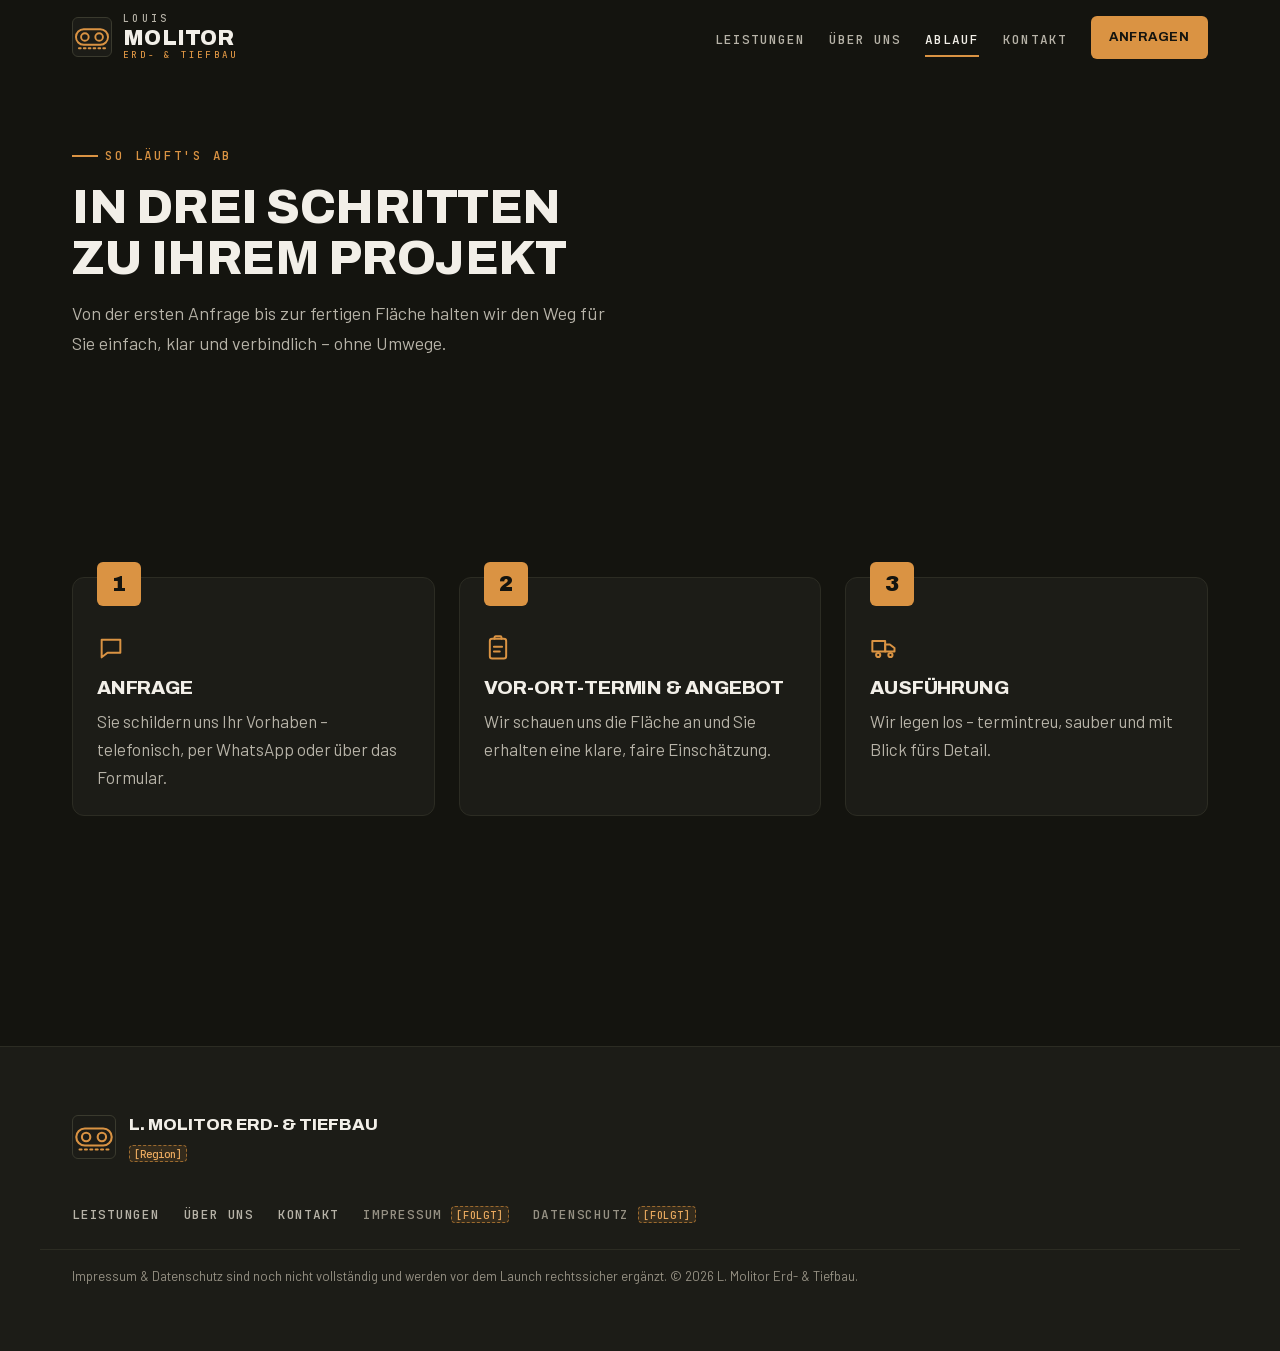
==== ablauf.html @ 28a0b1b3 "Neuste Stand nach 4 Unterseiten erstellt" ====
<!doctype html>
<html lang="de">
<head>
  <meta charset="utf-8">
  <meta name="viewport" content="width=device-width, initial-scale=1">

  <!-- SEO: Region-Platzhalter [Region] vor Launch durch echte Region/Städte ersetzen -->
  <title>Ablauf – In drei Schritten zum Projekt | L. Molitor Erd- &amp; Tiefbau</title>
  <meta name="description" content="So arbeiten wir: von der Anfrage über den Vor-Ort-Termin mit fairem Angebot bis zur sauberen, termintreuen Ausführung Ihrer Erd- und Tiefbauarbeiten in [Region].">
  <meta name="theme-color" content="#14140f">
  <meta name="color-scheme" content="dark">
  <link rel="canonical" href="https://molitor-bau.de/ablauf.html">

  <!-- Open Graph (og:image folgt, sobald ein echtes Bild vorliegt) -->
  <meta property="og:type" content="website">
  <meta property="og:locale" content="de_DE">
  <meta property="og:site_name" content="L. Molitor Erd- & Tiefbau">
  <meta property="og:title" content="Ablauf – L. Molitor Erd- & Tiefbau">
  <meta property="og:description" content="Von der Anfrage bis zur Ausführung – klar, fair und termintreu in drei Schritten.">
  <meta property="og:url" content="https://molitor-bau.de/ablauf.html">

  <link rel="icon" href="favicon.svg" type="image/svg+xml">

  <!-- Display-Font vorab laden (Hero-Headline & Wortmarke) -->
  <link rel="preload" href="assets/fonts/archivo-variable.woff2" as="font" type="font/woff2" crossorigin>

  <link rel="stylesheet" href="css/style.css">

  <!-- Animations-Libraries per ESM Import Map (kein Build-Step). Laden vom CDN;
       vor Launch im Datenschutz-Review berücksichtigen. -->
  <script type="importmap">
  {
    "imports": {
      "gsap": "https://esm.sh/gsap@3.12.5",
      "gsap/ScrollTrigger": "https://esm.sh/gsap@3.12.5/ScrollTrigger",
      "lenis": "https://esm.sh/lenis@1.1.14"
    }
  }
  </script>

  <!-- Lokale Suche: LocalBusiness. ACHTUNG Platzhalter – Adresse, Telefon, Geo
       und Öffnungszeiten vor Launch mit echten, verifizierten Daten füllen. -->
  <script type="application/ld+json">
  {
    "@context": "https://schema.org",
    "@type": "GeneralContractor",
    "name": "L. Molitor Erd- & Tiefbau",
    "description": "Einzelbetrieb für Erd- und Tiefbau: Aushub für Fundament, Pool und Hausbau, Pflaster-, Bagger- und Abbrucharbeiten.",
    "url": "https://molitor-bau.de/",
    "founder": "Louis Molitor",
    "foundingDate": "2026-04-01",
    "areaServed": {
      "@type": "GeoCircle",
      "geoRadius": "60000",
      "description": "Umkreis von rund 60 km um [Standort]"
    },
    "knowsAbout": ["Erdarbeiten", "Tiefbau", "Baggerarbeiten", "Aushub", "Pflasterarbeiten", "Bodenplatten", "Abbruch", "Wegebau"]
  }
  </script>
</head>
<body>

  <!-- ============ SVG-Icon-Sprite (Lucide/Tabler-Stil, MIT, eigen gezeichnet) ============ -->
  <svg width="0" height="0" class="svg-sprite" aria-hidden="true" focusable="false" style="position:absolute">
    <defs>
      <!-- Marken-Symbol: stilisiertes Kettenlaufwerk (Bagger-Kette) -->
      <symbol id="i-track" viewBox="0 0 32 32">
        <rect x="2.5" y="9.5" width="27" height="13" rx="6.5"/>
        <circle cx="10" cy="16" r="3.2"/>
        <circle cx="22" cy="16" r="3.2"/>
        <path d="M5 25.5h22" stroke-dasharray="1.5 2.6"/>
      </symbol>
      <!-- Leistungs-Icons -->
      <symbol id="i-shovel" viewBox="0 0 24 24"><path d="M14 4l6 6"/><path d="M17 7l-8.5 8.5"/><path d="M11 12.5l-5 5a2.5 2.5 0 0 1-3.5-3.5l5-5"/><path d="M4 9h4v4"/></symbol>
      <symbol id="i-layers" viewBox="0 0 24 24"><path d="M12 3l9 5-9 5-9-5 9-5z"/><path d="M3 13l9 5 9-5"/></symbol>
      <symbol id="i-excavator" viewBox="0 0 24 24"><path d="M3 20h13"/><circle cx="6.5" cy="20" r="1.6"/><circle cx="12.5" cy="20" r="1.6"/><path d="M4 17h11v-3H5z"/><path d="M12 14l1-5 5 2"/><path d="M18 11l3 4"/></symbol>
      <symbol id="i-paving" viewBox="0 0 24 24"><rect x="3" y="4" width="7" height="7" rx="1"/><rect x="14" y="4" width="7" height="7" rx="1"/><rect x="3" y="15" width="7" height="5" rx="1"/><rect x="14" y="15" width="7" height="5" rx="1"/></symbol>
      <symbol id="i-slab" viewBox="0 0 24 24"><path d="M2 8l10-4 10 4-10 4-10-4z"/><path d="M2 8v4l10 4 10-4V8"/><path d="M12 12v8"/></symbol>
      <symbol id="i-hammer" viewBox="0 0 24 24"><path d="M14 6l4 4"/><path d="M9 11l6-6 4 4-6 6z"/><path d="M11.5 13.5l-6 6a2.1 2.1 0 0 1-3-3l6-6"/></symbol>
      <!-- Werte-Icons -->
      <symbol id="i-hardhat" viewBox="0 0 24 24"><path d="M3 18h18"/><path d="M4 18a8 8 0 0 1 16 0"/><path d="M10 6.5V5a2 2 0 0 1 4 0v1.5"/><path d="M8 7.5a8.5 8.5 0 0 1 8 0"/></symbol>
      <symbol id="i-check" viewBox="0 0 24 24"><path d="M4 12.5l5 5 11-11"/></symbol>
      <symbol id="i-pin" viewBox="0 0 24 24"><path d="M12 21s7-6.5 7-12a7 7 0 1 0-14 0c0 5.5 7 12 7 12z"/><circle cx="12" cy="9" r="2.5"/></symbol>
      <symbol id="i-handshake" viewBox="0 0 24 24"><path d="M12 8l-2-1.5a2 2 0 0 0-2.3 0L3 9.5V16l3 2"/><path d="M12 8l2-1.5a2 2 0 0 1 2.3 0L21 9.5V16l-3 2"/><path d="M8 13l2.5 2.2a1.6 1.6 0 0 0 2.2 0L18 11"/></symbol>
      <!-- Ablauf / Kontakt -->
      <symbol id="i-chat" viewBox="0 0 24 24"><path d="M4 5h16v11H9l-5 4z"/></symbol>
      <symbol id="i-clipboard" viewBox="0 0 24 24"><rect x="5" y="4" width="14" height="17" rx="2"/><path d="M9 4V3a1 1 0 0 1 1-1h4a1 1 0 0 1 1 1v1"/><path d="M8.5 11h7M8.5 15h5"/></symbol>
      <symbol id="i-truck" viewBox="0 0 24 24"><path d="M2 6h11v9H2z"/><path d="M13 9h4l4 3v3h-8z"/><circle cx="7" cy="18" r="1.8"/><circle cx="17.5" cy="18" r="1.8"/></symbol>
      <symbol id="i-phone" viewBox="0 0 24 24"><path d="M5 3h3l2 5-2.5 1.5a12 12 0 0 0 5 5L14 14l5 2v3a2 2 0 0 1-2 2A15 15 0 0 1 3 5a2 2 0 0 1 2-2z"/></symbol>
      <symbol id="i-whatsapp" viewBox="0 0 24 24"><path d="M4 20l1.4-4A8 8 0 1 1 9 19.5z"/><path d="M9 9.5c0 3 2.5 5.5 5.5 5.5.6 0 1-.4 1-1v-.8l-1.8-.8-.9.9a4.2 4.2 0 0 1-2-2l.9-.9L10 8.5H9.2c-.1 0-.2.5-.2 1z"/></symbol>
      <symbol id="i-mail" viewBox="0 0 24 24"><rect x="3" y="5" width="18" height="14" rx="2"/><path d="M4 7l8 6 8-6"/></symbol>
      <symbol id="i-camera" viewBox="0 0 24 24"><path d="M4 8h3l1.5-2h7L17 8h3v11H4z"/><circle cx="12" cy="13" r="3.2"/></symbol>
      <symbol id="i-arrow" viewBox="0 0 24 24"><path d="M5 12h14"/><path d="M13 6l6 6-6 6"/></symbol>
      <symbol id="i-menu" viewBox="0 0 24 24"><path d="M4 7h16M4 12h16M4 17h16"/></symbol>
      <symbol id="i-close" viewBox="0 0 24 24"><path d="M6 6l12 12M18 6L6 18"/></symbol>
    </defs>
  </svg>

  <!-- ============================== HEADER ============================== -->
  <header class="site-header" data-header>
    <div class="site-header__inner">
      <a class="brand" href="index.html" aria-label="L. Molitor Erd- und Tiefbau – Startseite">
        <span class="brand__mark" aria-hidden="true">
          <svg class="icon icon--mark"><use href="#i-track"></use></svg>
        </span>
        <span class="brand__text">
          <span class="brand__pre">Louis</span>
          <span class="brand__name">Molitor</span>
          <span class="brand__claim">Erd- &amp; Tiefbau</span>
        </span>
      </a>

      <nav class="main-nav" aria-label="Hauptnavigation">
        <ul class="main-nav__list">
          <li><a class="main-nav__link" href="leistungen.html">Leistungen</a></li>
          <li><a class="main-nav__link" href="ueber-uns.html">Über uns</a></li>
          <li><a class="main-nav__link" href="ablauf.html" aria-current="page">Ablauf</a></li>
          <li><a class="main-nav__link" href="kontakt.html">Kontakt</a></li>
        </ul>
        <a class="btn btn--primary btn--sm" href="kontakt.html">Anfragen</a>
      </nav>

      <button class="nav-toggle" type="button" aria-label="Menü öffnen" aria-expanded="false" aria-controls="mobile-menu" data-nav-toggle>
        <svg class="icon"><use href="#i-menu"></use></svg>
      </button>
    </div>

    <!-- Mobiles Overlay-Menü -->
    <nav class="mobile-menu" id="mobile-menu" aria-label="Menü" data-mobile-menu hidden>
      <ul class="mobile-menu__list">
        <li><a class="mobile-menu__link" href="leistungen.html">Leistungen</a></li>
        <li><a class="mobile-menu__link" href="ueber-uns.html">Über uns</a></li>
        <li><a class="mobile-menu__link" href="ablauf.html" aria-current="page">Ablauf</a></li>
        <li><a class="mobile-menu__link" href="index.html#einzugsgebiet">Einzugsgebiet</a></li>
        <li><a class="mobile-menu__link" href="kontakt.html">Kontakt</a></li>
      </ul>
      <a class="btn btn--primary" href="kontakt.html">Projekt anfragen</a>
    </nav>
  </header>

  <main>

    <!-- ============================ SEITEN-KOPF ============================ -->
    <section class="page-hero" aria-labelledby="page-title">
      <div class="section__head">
        <p class="section__kicker" data-reveal>So läuft's ab</p>
        <h1 class="section__title" id="page-title" data-reveal>In drei Schritten zu Ihrem Projekt</h1>
        <p class="section__intro" data-reveal>
          Von der ersten Anfrage bis zur fertigen Fläche halten wir den Weg für Sie
          einfach, klar und verbindlich – ohne Umwege.
        </p>
      </div>
    </section>

    <!-- ============================== ABLAUF ============================== -->
    <section class="section process" aria-label="Projektablauf">
      <ol class="process-grid">
        <li class="step" data-reveal>
          <span class="step__num">1</span>
          <svg class="step__icon" aria-hidden="true"><use href="#i-chat"></use></svg>
          <h2 class="step__title">Anfrage</h2>
          <p class="step__text">Sie schildern uns Ihr Vorhaben – telefonisch, per WhatsApp oder über das Formular.</p>
        </li>
        <li class="step" data-reveal>
          <span class="step__num">2</span>
          <svg class="step__icon" aria-hidden="true"><use href="#i-clipboard"></use></svg>
          <h2 class="step__title">Vor-Ort-Termin &amp; Angebot</h2>
          <p class="step__text">Wir schauen uns die Fläche an und Sie erhalten eine klare, faire Einschätzung.</p>
        </li>
        <li class="step" data-reveal>
          <span class="step__num">3</span>
          <svg class="step__icon" aria-hidden="true"><use href="#i-truck"></use></svg>
          <h2 class="step__title">Ausführung</h2>
          <p class="step__text">Wir legen los – termintreu, sauber und mit Blick fürs Detail.</p>
        </li>
      </ol>
    </section>

  </main>

  <!-- ============================== FOOTER ============================== -->
  <footer class="site-footer">
    <div class="site-footer__inner">
      <div class="footer__brand">
        <span class="brand__mark" aria-hidden="true">
          <svg class="icon icon--mark"><use href="#i-track"></use></svg>
        </span>
        <div>
          <p class="footer__name">L. Molitor Erd- &amp; Tiefbau</p>
          <p class="footer__region"><span class="ph">[Region]</span></p>
        </div>
      </div>

      <nav class="footer__nav" aria-label="Footer-Navigation">
        <a href="leistungen.html">Leistungen</a>
        <a href="ueber-uns.html">Über uns</a>
        <a href="kontakt.html">Kontakt</a>
        <a href="#" aria-disabled="true" class="footer__legal">Impressum <span class="ph">[folgt]</span></a>
        <a href="#" aria-disabled="true" class="footer__legal">Datenschutz <span class="ph">[folgt]</span></a>
      </nav>
    </div>

    <p class="footer__note">
      Impressum &amp; Datenschutz sind noch nicht vollständig und werden vor dem Launch
      rechtssicher ergänzt. © <span data-year>2026</span> L. Molitor Erd- &amp; Tiefbau.
    </p>
  </footer>

  <script type="module" src="js/main.js"></script>
</body>
</html>
---- css/style.css ----
/* =====================================================================
   L. Molitor Erd- & Tiefbau – Styles
   Aufbau: Fonts · Tokens · Base · Utilities · Header · Hero · Sections
   Konvention: BEM, Mobile-First. Farben/Schriften/Abstände als Variablen.
   ===================================================================== */

/* ------------------------------ Fonts (selbst gehostet, DSGVO) -------- */
@font-face {
  font-family: 'Archivo';
  src: url('../assets/fonts/archivo-variable.woff2') format('woff2');
  font-weight: 600 900;
  font-style: normal;
  font-display: swap;
}
@font-face {
  font-family: 'Barlow';
  src: url('../assets/fonts/barlow-400.woff2') format('woff2');
  font-weight: 400; font-style: normal; font-display: swap;
}
@font-face {
  font-family: 'Barlow';
  src: url('../assets/fonts/barlow-500.woff2') format('woff2');
  font-weight: 500; font-style: normal; font-display: swap;
}
@font-face {
  font-family: 'Barlow';
  src: url('../assets/fonts/barlow-600.woff2') format('woff2');
  font-weight: 600; font-style: normal; font-display: swap;
}
@font-face {
  font-family: 'Barlow';
  src: url('../assets/fonts/barlow-700.woff2') format('woff2');
  font-weight: 700; font-style: normal; font-display: swap;
}
@font-face {
  font-family: 'JetBrains Mono';
  src: url('../assets/fonts/jetbrainsmono-variable.woff2') format('woff2');
  font-weight: 500 700; font-style: normal; font-display: swap;
}

/* ------------------------------ Tokens ------------------------------- */
:root {
  /* Ground — tiefes Anthrazit, roh und maschinell */
  --bg:          #14140f;
  --surface:     #1c1c17;
  --surface-2:   #26261f;

  /* Akzent — Bagger-Ocker (sparsam!) */
  --primary:     #DA9343;
  --primary-hi:  #e9a95f;
  --primary-dim: #9c6a2e;

  /* Ink / Text */
  --ink:         #f2efe8;
  --ink-2:       #b7b3a8;
  --muted:       #969184;   /* auf AA-Kleintext angehoben (>=4.5:1) */

  --border:      #2c2c23;
  --border-hi:   #3a3a2e;

  /* Schriften */
  --font-display: 'Archivo', system-ui, sans-serif;
  --font-body:    'Barlow', system-ui, sans-serif;
  --font-mono:    'JetBrains Mono', ui-monospace, monospace;

  /* Fluide Typo-Skala */
  --fs-hero:   clamp(2.6rem, 6.4vw, 5.75rem);
  --fs-h2:     clamp(1.85rem, 3.8vw, 3rem);
  --fs-h3:     1.2rem;
  --fs-lead:   clamp(1.05rem, 1.4vw, 1.3rem);
  --fs-body:   1.0625rem;
  --fs-small:  0.8125rem;
  --fs-kicker: 0.78rem;

  /* Abstände (4/8-Basis) */
  --space-xs:  0.5rem;
  --space-sm:  0.75rem;
  --space-md:  1rem;
  --space-lg:  1.5rem;
  --space-xl:  2.5rem;
  --space-2xl: 4rem;
  --space-sec: clamp(4.5rem, 9vw, 8rem);

  --radius:    6px;
  --radius-lg: 12px;
  --maxw:      1200px;

  --ease:      cubic-bezier(0.4, 0, 0.2, 1);
  --dur:       0.25s;
}

/* ------------------------------ Base --------------------------------- */
*, *::before, *::after { box-sizing: border-box; }

html {
  /* Fallback für Anker-Sprünge, wenn JS/Lenis nicht läuft. */
  scroll-behavior: smooth;
  -webkit-text-size-adjust: 100%;
}

/* Sobald Lenis (JS-Smooth-Scroll) aktiv ist, natives Smooth-Scroll abschalten –
   sonst laufen zwei Scroll-Systeme gegeneinander und es ruckelt. */
html.lenis, html.lenis body { height: auto; }
.lenis.lenis-smooth { scroll-behavior: auto !important; }
.lenis.lenis-smooth [data-lenis-prevent] { overscroll-behavior: contain; }
.lenis.lenis-stopped { overflow: hidden; }

body {
  margin: 0;
  background: var(--bg);
  color: var(--ink);
  font-family: var(--font-body);
  font-size: var(--fs-body);
  font-weight: 400;
  line-height: 1.65;
  -webkit-font-smoothing: antialiased;
  text-rendering: optimizeLegibility;
  overflow-x: hidden;
}

h1, h2, h3 {
  font-family: var(--font-display);
  line-height: 1.05;
  margin: 0;
  text-transform: uppercase;
  letter-spacing: -0.01em;
  font-weight: 800;
  font-variation-settings: 'wght' 800, 'wdth' 118;
  color: var(--ink);
}

p { margin: 0 0 var(--space-md); }
p:last-child { margin-bottom: 0; }

a { color: inherit; text-decoration: none; }

/* Anker-Ziele nicht unter dem fixierten Header verstecken (auch ohne JS) */
[id] { scroll-margin-top: 84px; }

img, svg { display: block; max-width: 100%; }

ul, ol { margin: 0; padding: 0; list-style: none; }

::selection { background: var(--primary); color: #14140f; }

:focus-visible {
  outline: 2px solid var(--primary-hi);
  outline-offset: 3px;
  border-radius: 2px;
}

/* ------------------------------ Utilities ---------------------------- */
.icon {
  width: 24px; height: 24px;
  fill: none;
  stroke: currentColor;
  stroke-width: 1.75;
  stroke-linecap: round;
  stroke-linejoin: round;
  flex: none;
}
.icon--inline { width: 1.05em; height: 1.05em; stroke-width: 2; }
.icon--mark   { width: 100%; height: 100%; stroke-width: 1.6; }

/* Kleiner Marker für sichtbare Platzhalter [ ] */
.ph {
  font-family: var(--font-mono);
  font-size: 0.82em;
  font-weight: 500;
  color: var(--primary-hi);
  background: color-mix(in srgb, var(--primary) 12%, transparent);
  border: 1px dashed var(--primary-dim);
  border-radius: 4px;
  padding: 0.05em 0.4em;
  white-space: nowrap;
}

.kicker,
.section__kicker {
  display: inline-flex;
  align-items: center;
  gap: 0.6em;
  font-family: var(--font-mono);
  font-size: var(--fs-kicker);
  font-weight: 500;
  letter-spacing: 0.22em;
  text-transform: uppercase;
  color: var(--primary);
  margin: 0 0 var(--space-md);
}
.kicker::before,
.section__kicker::before {
  content: "";
  width: 26px;
  height: 2px;
  background: var(--primary);
}

/* Buttons */
.btn {
  --btn-pad-y: 0.85rem;
  --btn-pad-x: 1.5rem;
  display: inline-flex;
  align-items: center;
  justify-content: center;
  gap: 0.5em;
  font-family: var(--font-display);
  font-weight: 700;
  font-variation-settings: 'wght' 700, 'wdth' 110;
  text-transform: uppercase;
  letter-spacing: 0.04em;
  font-size: 0.9rem;
  padding: var(--btn-pad-y) var(--btn-pad-x);
  border: 1px solid transparent;
  border-radius: var(--radius);
  cursor: pointer;
  transition: transform var(--dur) var(--ease),
              background-color var(--dur) var(--ease),
              border-color var(--dur) var(--ease),
              color var(--dur) var(--ease);
}
.btn--sm { --btn-pad-y: 0.6rem; --btn-pad-x: 1.1rem; font-size: 0.82rem; }

.btn--primary { background: var(--primary); color: #14140f; }
.btn--primary:hover { background: var(--primary-hi); transform: translateY(-2px); }

.btn--ghost {
  background: transparent;
  color: var(--ink);
  border-color: var(--border-hi);
}
.btn--ghost:hover {
  border-color: var(--primary);
  color: var(--primary-hi);
  transform: translateY(-2px);
}

/* Signatur: Ketten-Tread als Trennband */
.tread {
  height: 14px;
  margin-top: var(--space-2xl);
  background:
    repeating-linear-gradient(90deg,
      var(--primary-dim) 0 16px,
      transparent 16px 26px);
  opacity: 0.35;
  -webkit-mask-image: linear-gradient(90deg, transparent, #000 12%, #000 88%, transparent);
          mask-image: linear-gradient(90deg, transparent, #000 12%, #000 88%, transparent);
}

/* ------------------------------ Header ------------------------------- */
.site-header {
  position: fixed;
  inset: 0 0 auto 0;
  z-index: 100;
  transition: background-color var(--dur) var(--ease),
              border-color var(--dur) var(--ease),
              backdrop-filter var(--dur) var(--ease);
  border-bottom: 1px solid transparent;
}
.site-header.is-scrolled {
  background: color-mix(in srgb, var(--bg) 88%, transparent);
  -webkit-backdrop-filter: blur(10px);
          backdrop-filter: blur(10px);
  border-bottom-color: var(--border);
}
.site-header__inner {
  max-width: var(--maxw);
  margin-inline: auto;
  padding: 0.9rem clamp(1rem, 4vw, 2rem);
  display: flex;
  align-items: center;
  justify-content: space-between;
  gap: var(--space-md);
}

/* Wortmarke */
.brand { display: inline-flex; align-items: center; gap: 0.7rem; }
.brand__mark {
  width: 40px; height: 40px;
  color: var(--primary);
  display: grid; place-items: center;
  border: 1px solid var(--border-hi);
  border-radius: var(--radius);
  background: var(--surface);
  flex: none;
}
.brand__text { display: grid; line-height: 1; }
.brand__pre {
  font-family: var(--font-mono);
  font-size: 0.62rem;
  letter-spacing: 0.32em;
  text-transform: uppercase;
  color: var(--ink-2);
  margin-bottom: 0.15rem;
}
.brand__name {
  font-family: var(--font-display);
  font-weight: 900;
  font-variation-settings: 'wght' 880, 'wdth' 125;
  font-size: 1.32rem;
  text-transform: uppercase;
  letter-spacing: 0.01em;
  color: var(--ink);
}
.brand__claim {
  font-family: var(--font-mono);
  font-size: 0.58rem;
  letter-spacing: 0.24em;
  text-transform: uppercase;
  color: var(--primary);
  margin-top: 0.18rem;
}

/* Desktop-Nav */
.main-nav { display: none; align-items: center; gap: var(--space-lg); }
.main-nav__list { display: flex; gap: var(--space-lg); }
.main-nav__link {
  font-family: var(--font-mono);
  font-size: 0.8rem;
  letter-spacing: 0.08em;
  text-transform: uppercase;
  color: var(--ink-2);
  padding: 0.4rem 0;
  position: relative;
  transition: color var(--dur) var(--ease);
}
.main-nav__link::after {
  content: "";
  position: absolute;
  left: 0; bottom: -2px;
  width: 100%; height: 2px;
  background: var(--primary);
  transform: scaleX(0);
  transform-origin: left;
  transition: transform var(--dur) var(--ease);
}
.main-nav__link:hover { color: var(--ink); }
.main-nav__link:hover::after { transform: scaleX(1); }
/* Aktive Seite: Unterstrich dauerhaft sichtbar, Text hervorgehoben */
.main-nav__link[aria-current="page"] { color: var(--ink); }
.main-nav__link[aria-current="page"]::after { transform: scaleX(1); }

/* Burger */
.nav-toggle {
  display: inline-grid;
  place-items: center;
  width: 44px; height: 44px;
  background: var(--surface);
  color: var(--ink);
  border: 1px solid var(--border-hi);
  border-radius: var(--radius);
  cursor: pointer;
}
.nav-toggle:hover { border-color: var(--primary); color: var(--primary-hi); }

/* Mobiles Menü */
.mobile-menu {
  border-top: 1px solid var(--border);
  background: color-mix(in srgb, var(--bg) 96%, transparent);
  -webkit-backdrop-filter: blur(10px);
          backdrop-filter: blur(10px);
  padding: var(--space-lg) clamp(1rem, 4vw, 2rem) var(--space-xl);
}
.mobile-menu[hidden] { display: none; }
.mobile-menu__list { display: grid; gap: 0.35rem; margin-bottom: var(--space-lg); }
.mobile-menu__link {
  display: block;
  font-family: var(--font-display);
  font-weight: 700;
  text-transform: uppercase;
  font-size: 1.3rem;
  padding: 0.6rem 0;
  border-bottom: 1px solid var(--border);
  color: var(--ink);
}
.mobile-menu__link:hover { color: var(--primary-hi); }
.mobile-menu__link[aria-current="page"] { color: var(--primary); }
.mobile-menu .btn { width: 100%; }

/* ------------------------------ Hero --------------------------------- */
.hero { padding-top: calc(72px + var(--space-2xl)); }
.hero__inner {
  max-width: var(--maxw);
  margin-inline: auto;
  padding-inline: clamp(1rem, 4vw, 2rem);
  display: grid;
  gap: var(--space-xl);
  align-items: center;
}
.hero__title {
  font-size: var(--fs-hero);
  font-variation-settings: 'wght' 830, 'wdth' 125;
  line-height: 0.96;
  margin: 0 0 var(--space-lg);
}
.hero__title-accent { color: var(--primary); }
.hero__subline {
  font-size: var(--fs-lead);
  color: var(--ink-2);
  max-width: 46ch;
  margin-bottom: var(--space-xl);
}
.hero__actions { display: flex; flex-wrap: wrap; gap: var(--space-md); }

/* Kopfzeile der Unterseiten – hält den fixen Header frei (Offset wie .hero) */
.page-hero {
  max-width: var(--maxw);
  margin-inline: auto;
  padding: calc(72px + var(--space-2xl)) clamp(1rem, 4vw, 2rem) var(--space-xl);
}

/* Foto-Platzhalter */
.photo-frame {
  margin: 0;
  display: grid;
  place-content: center;
  justify-items: center;
  gap: var(--space-md);
  text-align: center;
  background:
    linear-gradient(var(--surface), var(--surface)) padding-box,
    repeating-linear-gradient(45deg, var(--surface-2) 0 12px, var(--surface) 12px 24px);
  border: 2px dashed var(--primary-dim);
  border-radius: var(--radius-lg);
  color: var(--ink-2);
  padding: var(--space-xl);
}
.photo-frame--hero { aspect-ratio: 4 / 3; }
.photo-frame--portrait { aspect-ratio: 3 / 4; max-width: 340px; }
.photo-frame__icon { width: 40px; height: 40px; color: var(--primary); stroke-width: 1.5; fill: none; stroke: currentColor; }
.photo-frame__label { display: grid; gap: 0.25rem; }
.photo-frame__tag {
  font-family: var(--font-mono);
  font-size: 0.72rem;
  letter-spacing: 0.18em;
  text-transform: uppercase;
  color: var(--primary);
}
.photo-frame__hint { font-size: var(--fs-small); color: var(--muted); }

/* ------------------------------ Sections (gemeinsam) ----------------- */
.section {
  max-width: var(--maxw);
  margin-inline: auto;
  padding: var(--space-sec) clamp(1rem, 4vw, 2rem);
}
.section__head { max-width: 60ch; margin-bottom: var(--space-2xl); }
.section__title { font-size: var(--fs-h2); }
.section__intro {
  font-size: var(--fs-lead);
  color: var(--ink-2);
  margin-top: var(--space-md);
}
.section p { color: var(--ink-2); }

/* ------------------------------ Leistungen --------------------------- */
.service-grid {
  display: grid;
  gap: var(--space-md);
  grid-template-columns: 1fr;
}
.service-card {
  position: relative;
  background: var(--surface);
  border: 1px solid var(--border);
  border-radius: var(--radius-lg);
  padding: var(--space-xl);
  overflow: hidden;
  transition: transform var(--dur) var(--ease),
              border-color var(--dur) var(--ease),
              background-color var(--dur) var(--ease);
}
.service-card::before {
  content: "";
  position: absolute;
  left: 0; top: 0;
  width: 3px; height: 100%;
  background: var(--primary);
  transform: scaleY(0);
  transform-origin: top;
  transition: transform var(--dur) var(--ease);
}
.service-card:hover {
  transform: translateY(-4px);
  border-color: var(--border-hi);
  background: var(--surface-2);
}
.service-card:hover::before { transform: scaleY(1); }
.service-card__code {
  font-family: var(--font-mono);
  font-weight: 700;
  font-size: 0.85rem;
  letter-spacing: 0.1em;
  color: var(--primary);
}
.service-card__icon {
  width: 40px; height: 40px;
  margin: var(--space-lg) 0 var(--space-md);
  color: var(--primary);
  fill: none; stroke: currentColor;
  stroke-width: 1.6; stroke-linecap: round; stroke-linejoin: round;
}
.service-card__title { font-size: var(--fs-h3); margin-bottom: var(--space-sm); }
.service-card__text { color: var(--ink-2); margin: 0; font-size: var(--fs-body); }

/* ------------------------------ Über uns ----------------------------- */
.about__grid { display: grid; gap: var(--space-2xl); align-items: start; }
.about__media { display: grid; gap: var(--space-md); justify-items: center; }
.about__name {
  font-family: var(--font-mono);
  font-size: var(--fs-small);
  letter-spacing: 0.05em;
  color: var(--ink-2);
  margin: 0;
}
.about__name strong { color: var(--ink); font-weight: 700; }
.about__body p { margin-bottom: var(--space-md); }

/* ------------------------------ Warum -------------------------------- */
.why-grid {
  display: grid;
  gap: var(--space-md);
  grid-template-columns: 1fr;
}
.why-item {
  padding: var(--space-lg);
  border: 1px solid var(--border);
  border-radius: var(--radius-lg);
  background: var(--surface);
}
.why-item__icon {
  width: 30px; height: 30px;
  color: var(--primary);
  fill: none; stroke: currentColor;
  stroke-width: 1.7; stroke-linecap: round; stroke-linejoin: round;
  margin-bottom: var(--space-md);
}
.why-item__title { font-size: 1.05rem; margin-bottom: var(--space-xs); }
.why-item__text { color: var(--ink-2); margin: 0; font-size: var(--fs-body); }

/* ------------------------------ Ablauf ------------------------------- */
.process-grid {
  display: grid;
  gap: var(--space-lg);
  grid-template-columns: 1fr;
  counter-reset: step;
}
.step {
  position: relative;
  padding: var(--space-xl) var(--space-lg) var(--space-lg);
  border: 1px solid var(--border);
  border-radius: var(--radius-lg);
  background: var(--surface);
}
.step__num {
  position: absolute;
  top: calc(-1 * var(--space-md));
  left: var(--space-lg);
  width: 44px; height: 44px;
  display: grid; place-items: center;
  font-family: var(--font-display);
  font-weight: 900;
  font-size: 1.35rem;
  color: #14140f;
  background: var(--primary);
  border-radius: var(--radius);
}
.step__icon {
  width: 28px; height: 28px;
  color: var(--primary);
  fill: none; stroke: currentColor;
  stroke-width: 1.7; stroke-linecap: round; stroke-linejoin: round;
  margin: var(--space-md) 0 var(--space-md);
}
.step__title { font-size: var(--fs-h3); margin-bottom: var(--space-xs); }
.step__text { color: var(--ink-2); margin: 0; font-size: var(--fs-body); }

/* ------------------------------ Einzugsgebiet ------------------------ */
.area__grid { display: grid; gap: var(--space-2xl); align-items: center; }
.area__media { display: grid; justify-items: center; }
.radius { margin: 0; display: grid; justify-items: center; gap: var(--space-md); }
.radius__svg { width: min(78vw, 300px); height: auto; }
.radius__ring {
  fill: none;
  stroke: var(--primary-dim);
  stroke-width: 1;
  opacity: 0.6;
}
.radius__ring:first-of-type { stroke: var(--primary); opacity: 0.85; }
.radius__spoke { stroke: var(--border-hi); stroke-width: 1; stroke-dasharray: 3 4; }
.radius__center { fill: var(--primary); }
.radius__caption { display: grid; justify-items: center; gap: 0.15rem; text-align: center; }
.radius__value {
  font-family: var(--font-mono);
  font-weight: 700;
  font-size: 1.3rem;
  color: var(--primary);
}
.radius__hint { font-size: var(--fs-small); color: var(--muted); }

/* ------------------------------ Kontakt ------------------------------ */
.contact__grid { display: grid; gap: var(--space-2xl); align-items: start; }
.contact__direct { display: grid; gap: var(--space-sm); margin-top: var(--space-xl); }
.contact__item {
  display: flex; align-items: center; gap: 0.7rem;
  font-family: var(--font-mono);
  font-size: 0.9rem;
  color: var(--ink-2);
}
.contact__item .icon { color: var(--primary); width: 20px; height: 20px; }

/* Formular */
.form {
  display: grid;
  gap: var(--space-md);
  background: var(--surface);
  border: 1px solid var(--border);
  border-radius: var(--radius-lg);
  padding: clamp(1.25rem, 4vw, 2rem);
}
.form__row { display: grid; gap: var(--space-md); }
.form__field { display: grid; gap: 0.4rem; }
.form__label {
  font-family: var(--font-mono);
  font-size: 0.72rem;
  letter-spacing: 0.12em;
  text-transform: uppercase;
  color: var(--ink-2);
}
.form__input,
.form__textarea {
  font-family: var(--font-body);
  font-size: var(--fs-body);
  color: var(--ink);
  background: var(--bg);
  border: 1px solid var(--border-hi);
  border-radius: var(--radius);
  padding: 0.75rem 0.9rem;
  width: 100%;
  transition: border-color var(--dur) var(--ease), box-shadow var(--dur) var(--ease);
}
.form__input::placeholder,
.form__textarea::placeholder { color: var(--muted); }
.form__input:focus,
.form__textarea:focus {
  outline: none;
  border-color: var(--primary);
  box-shadow: 0 0 0 3px color-mix(in srgb, var(--primary) 22%, transparent);
}
.form__textarea { resize: vertical; min-height: 120px; }
.form__field--invalid .form__input,
.form__field--invalid .form__textarea { border-color: #d1655a; }
.form__actions {
  display: flex;
  flex-wrap: wrap;
  align-items: center;
  gap: var(--space-md);
  margin-top: var(--space-xs);
}
.form__note { font-size: var(--fs-small); color: var(--muted); margin: 0; }

/* ------------------------------ Footer ------------------------------- */
.site-footer {
  border-top: 1px solid var(--border);
  background: var(--surface);
  margin-top: var(--space-sec);
}
.site-footer__inner {
  max-width: var(--maxw);
  margin-inline: auto;
  padding: var(--space-2xl) clamp(1rem, 4vw, 2rem) var(--space-lg);
  display: grid;
  gap: var(--space-xl);
}
.footer__brand { display: flex; align-items: center; gap: 0.8rem; }
.footer__brand .brand__mark { width: 44px; height: 44px; }
.footer__name { font-family: var(--font-display); font-weight: 800; text-transform: uppercase; margin: 0; color: var(--ink); }
.footer__region { margin: 0.2rem 0 0; font-size: var(--fs-small); }
.footer__nav { display: flex; flex-wrap: wrap; gap: var(--space-md) var(--space-lg); }
.footer__nav a {
  font-family: var(--font-mono);
  font-size: 0.8rem;
  letter-spacing: 0.06em;
  text-transform: uppercase;
  color: var(--ink-2);
}
.footer__nav a:hover { color: var(--primary-hi); }
.footer__nav a[aria-current="page"] { color: var(--primary); }
.footer__legal[aria-disabled="true"] { cursor: default; color: var(--muted); }
.footer__note {
  max-width: var(--maxw);
  margin: 0 auto;
  padding: var(--space-md) clamp(1rem, 4vw, 2rem) var(--space-2xl);
  font-size: var(--fs-small);
  color: var(--muted);
  border-top: 1px solid var(--border);
}

/* ------------------------------ Reveal (JS-gesteuert) ---------------- */
/* Sichtbar ohne JS. Initial-States setzt main.js nur, wenn JS + Motion aktiv. */
.js-anim [data-reveal] { will-change: transform, opacity; }

/* =====================================================================
   Responsive – Mobile-First, ab hier größer
   ===================================================================== */
@media (min-width: 600px) {
  .service-grid { grid-template-columns: repeat(2, 1fr); }
  .why-grid { grid-template-columns: repeat(2, 1fr); }
  .form__row { grid-template-columns: 1fr 1fr; }
}

@media (min-width: 900px) {
  .main-nav { display: flex; }
  .nav-toggle { display: none; }
  .mobile-menu { display: none !important; }

  .hero__inner {
    grid-template-columns: 1.15fr 0.85fr;
    gap: var(--space-2xl);
    padding-top: var(--space-2xl);
    min-height: 82vh;
  }
  .service-grid { grid-template-columns: repeat(3, 1fr); }
  .why-grid { grid-template-columns: repeat(4, 1fr); }
  .process-grid { grid-template-columns: repeat(3, 1fr); gap: var(--space-lg); }

  .about__grid { grid-template-columns: 0.8fr 1.2fr; gap: var(--space-2xl); }
  .area__grid { grid-template-columns: 1.1fr 0.9fr; }
  .contact__grid { grid-template-columns: 0.9fr 1.1fr; }

  .footer__brand { grid-column: 1; }
}

@media (min-width: 1100px) {
  .site-header__inner { padding-inline: 2rem; }
}

/* ------------------------------ Reduced Motion ----------------------- */
@media (prefers-reduced-motion: reduce) {
  html { scroll-behavior: auto; }
  *, *::before, *::after {
    animation-duration: 0.001ms !important;
    animation-iteration-count: 1 !important;
    transition-duration: 0.001ms !important;
  }
}
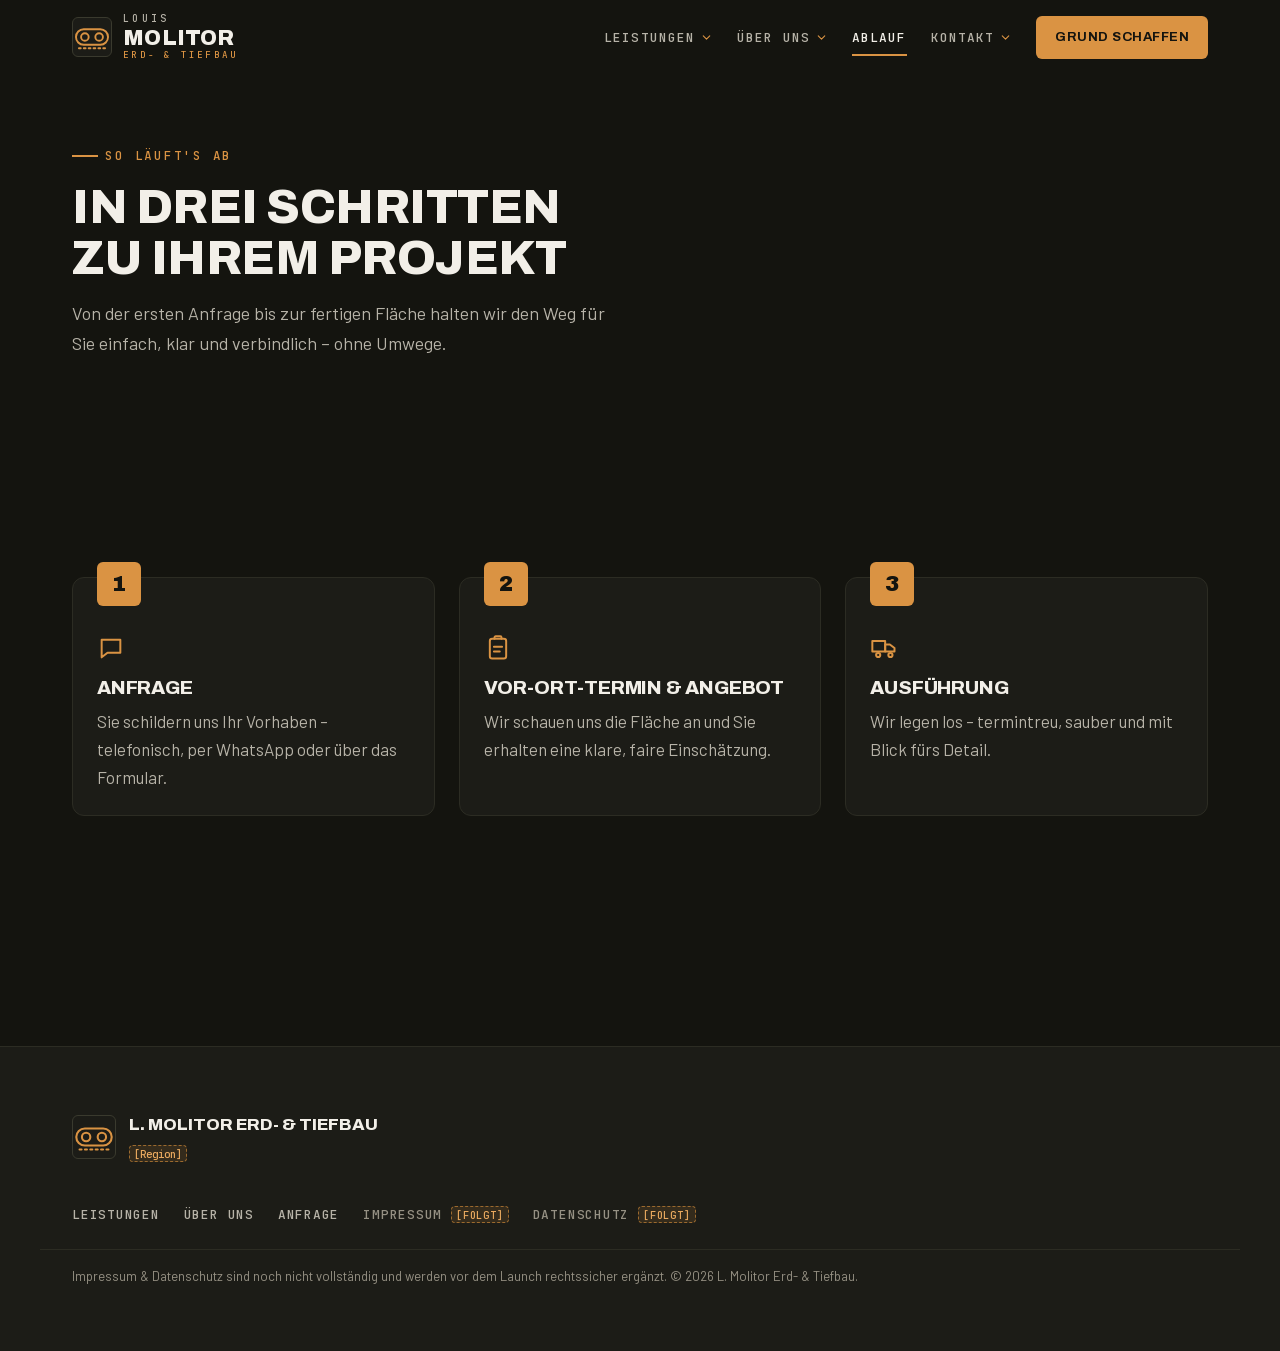
==== commit 0e032cc8: "Neue Farbpalette" ====
--- a/ablauf.html
+++ b/ablauf.html
@@ -93,6 +93,8 @@
       <symbol id="i-arrow" viewBox="0 0 24 24"><path d="M5 12h14"/><path d="M13 6l6 6-6 6"/></symbol>
       <symbol id="i-menu" viewBox="0 0 24 24"><path d="M4 7h16M4 12h16M4 17h16"/></symbol>
       <symbol id="i-close" viewBox="0 0 24 24"><path d="M6 6l12 12M18 6L6 18"/></symbol>
+      <symbol id="i-chevron" viewBox="0 0 24 24"><path d="M6 9l6 6 6-6"/></symbol>
+      <symbol id="i-instagram" viewBox="0 0 24 24"><rect x="4" y="4" width="16" height="16" rx="4.5"/><circle cx="12" cy="12" r="3.6"/><circle cx="17" cy="7" r="1"/></symbol>
     </defs>
   </svg>
 
@@ -112,12 +114,133 @@
 
       <nav class="main-nav" aria-label="Hauptnavigation">
         <ul class="main-nav__list">
-          <li><a class="main-nav__link" href="leistungen.html">Leistungen</a></li>
-          <li><a class="main-nav__link" href="ueber-uns.html">Über uns</a></li>
-          <li><a class="main-nav__link" href="ablauf.html" aria-current="page">Ablauf</a></li>
-          <li><a class="main-nav__link" href="kontakt.html">Kontakt</a></li>
+
+          <!-- Leistungen: Link (Klick -> Seite) mit Hover-Mega-Dropdown -->
+          <li class="main-nav__item main-nav__item--mega" data-nav-dropdown>
+            <a class="main-nav__trigger" href="leistungen.html" aria-haspopup="true" aria-expanded="false" data-nav-trigger>
+              Leistungen
+              <svg class="main-nav__chevron" aria-hidden="true"><use href="#i-chevron"></use></svg>
+            </a>
+            <div class="mega" id="mega-leistungen" data-nav-panel>
+              <div class="mega__inner mega__inner--services">
+                <ul class="mega-cards">
+                  <li>
+                    <a class="mega-card" href="leistungen.html#leistung-tiefbau">
+                      <svg class="mega-card__icon" aria-hidden="true"><use href="#i-layers"></use></svg>
+                      <span class="mega-card__title">Tiefbau</span>
+                      <span class="mega-card__text">Solide Basis für alles, was darauf entsteht.</span>
+                    </a>
+                  </li>
+                  <li>
+                    <a class="mega-card" href="leistungen.html#leistung-abbruch">
+                      <svg class="mega-card__icon" aria-hidden="true"><use href="#i-hammer"></use></svg>
+                      <span class="mega-card__title">Abbruch &amp; Wegebau</span>
+                      <span class="mega-card__text">Platz und Zugang schaffen, wo gebaut wird.</span>
+                    </a>
+                  </li>
+                  <li>
+                    <a class="mega-card" href="leistungen.html#leistung-pflaster">
+                      <svg class="mega-card__icon" aria-hidden="true"><use href="#i-paving"></use></svg>
+                      <span class="mega-card__title">Pflasterarbeiten</span>
+                      <span class="mega-card__text">Wege, Einfahrten und Flächen, sauber verlegt.</span>
+                    </a>
+                  </li>
+                </ul>
+                <div class="mega-aside">
+                  <p class="mega-aside__label">Außerdem</p>
+                  <ul class="mega-list">
+                    <li><a class="mega-list__link" href="leistungen.html#leistung-baggerarbeiten"><svg class="mega-list__icon" aria-hidden="true"><use href="#i-excavator"></use></svg>Baggerarbeiten</a></li>
+                    <li><a class="mega-list__link" href="leistungen.html#leistung-bodenplatten"><svg class="mega-list__icon" aria-hidden="true"><use href="#i-slab"></use></svg>Bodenplatten</a></li>
+                    <li><a class="mega-list__link" href="leistungen.html#leistung-erdarbeiten"><svg class="mega-list__icon" aria-hidden="true"><use href="#i-shovel"></use></svg>Erdarbeiten &amp; Aushub</a></li>
+                  </ul>
+                  <a class="mega-aside__all" href="leistungen.html">Alle Leistungen ansehen
+                    <svg class="icon icon--inline" aria-hidden="true"><use href="#i-arrow"></use></svg>
+                  </a>
+                </div>
+              </div>
+            </div>
+          </li>
+
+          <!-- Über uns: Link mit Hover-Mega-Dropdown -->
+          <li class="main-nav__item main-nav__item--mega" data-nav-dropdown>
+            <a class="main-nav__trigger" href="ueber-uns.html" aria-haspopup="true" aria-expanded="false" data-nav-trigger>
+              Über uns
+              <svg class="main-nav__chevron" aria-hidden="true"><use href="#i-chevron"></use></svg>
+            </a>
+            <div class="mega" id="mega-ueber" data-nav-panel>
+              <div class="mega__inner mega__inner--about">
+                <a class="mega-feature" href="ueber-uns.html">
+                  <span class="mega-feature__photo" aria-hidden="true">
+                    <svg class="mega-feature__icon"><use href="#i-camera"></use></svg>
+                    <span class="mega-feature__tag">Foto folgt</span>
+                  </span>
+                  <span class="mega-feature__body">
+                    <span class="mega-feature__name">Louis Molitor</span>
+                    <span class="mega-feature__role">Ihr Ansprechpartner – ein Betrieb, ein Kontakt</span>
+                  </span>
+                </a>
+                <ul class="mega-tiles">
+                  <li>
+                    <a class="mega-tile" href="ueber-uns.html#warum">
+                      <svg class="mega-tile__icon" aria-hidden="true"><use href="#i-check"></use></svg>
+                      <span class="mega-tile__title">Warum Molitor</span>
+                      <span class="mega-tile__text">Worauf Sie sich verlassen können</span>
+                    </a>
+                  </li>
+                  <li>
+                    <a class="mega-tile" href="mailto:[Adresse]">
+                      <svg class="mega-tile__icon" aria-hidden="true"><use href="#i-mail"></use></svg>
+                      <span class="mega-tile__title">Kontakt per E-Mail</span>
+                      <span class="mega-tile__text"><span class="ph">[Adresse]</span></span>
+                    </a>
+                  </li>
+                  <li>
+                    <a class="mega-tile" href="#" aria-disabled="true">
+                      <svg class="mega-tile__icon" aria-hidden="true"><use href="#i-instagram"></use></svg>
+                      <span class="mega-tile__title">Socials</span>
+                      <span class="mega-tile__text">Instagram <span class="ph">[Link]</span></span>
+                    </a>
+                  </li>
+                  <li>
+                    <div class="mega-tile mega-tile--legal">
+                      <svg class="mega-tile__icon" aria-hidden="true"><use href="#i-clipboard"></use></svg>
+                      <span class="mega-tile__title">Rechtliches</span>
+                      <span class="mega-tile__text">
+                        <a class="mega-tile__legal" href="#" aria-disabled="true">Impressum <span class="ph">[folgt]</span></a>
+                        <a class="mega-tile__legal" href="#" aria-disabled="true">Datenschutz <span class="ph">[folgt]</span></a>
+                      </span>
+                    </div>
+                  </li>
+                </ul>
+              </div>
+            </div>
+          </li>
+
+          <!-- Ablauf: einfacher Link -->
+          <li class="main-nav__item">
+            <a class="main-nav__link" href="ablauf.html" aria-current="page">Ablauf</a>
+          </li>
+
+          <!-- Kontakt: reines Hover/Fokus-Dropdown (kein Link, keine Seite) -->
+          <li class="main-nav__item main-nav__item--hover" data-nav-dropdown>
+            <button class="main-nav__trigger main-nav__trigger--static" type="button" aria-haspopup="true" aria-expanded="false" data-nav-trigger>
+              Kontakt
+              <svg class="main-nav__chevron" aria-hidden="true"><use href="#i-chevron"></use></svg>
+            </button>
+            <div class="mini" data-nav-panel>
+              <p class="mini__label">Direkter Draht</p>
+              <ul class="contact-links">
+                <li><a class="contact-links__item" href="tel:[Nummer]"><svg class="contact-links__icon" aria-hidden="true"><use href="#i-phone"></use></svg><span class="contact-links__text">Telefon <span class="ph">[Nummer]</span></span></a></li>
+                <li><a class="contact-links__item" href="https://wa.me/[Nummer]"><svg class="contact-links__icon" aria-hidden="true"><use href="#i-whatsapp"></use></svg><span class="contact-links__text">WhatsApp <span class="ph">[Nummer]</span></span></a></li>
+                <li><a class="contact-links__item" href="mailto:[Adresse]"><svg class="contact-links__icon" aria-hidden="true"><use href="#i-mail"></use></svg><span class="contact-links__text">E-Mail <span class="ph">[Adresse]</span></span></a></li>
+                <li><a class="contact-links__item" href="#" aria-disabled="true"><svg class="contact-links__icon" aria-hidden="true"><use href="#i-instagram"></use></svg><span class="contact-links__text">Instagram <span class="ph">[Link]</span></span></a></li>
+              </ul>
+            </div>
+          </li>
+
         </ul>
-        <a class="btn btn--primary btn--sm" href="kontakt.html">Anfragen</a>
+
+        <a class="btn btn--primary btn--sm" href="anfrage.html">Grund schaffen</a>
       </nav>
 
       <button class="nav-toggle" type="button" aria-label="Menü öffnen" aria-expanded="false" aria-controls="mobile-menu" data-nav-toggle>
@@ -125,16 +248,60 @@
       </button>
     </div>
 
-    <!-- Mobiles Overlay-Menü -->
+    <!-- Mobiles Overlay-Menü: Dropdowns werden zu Akkordeons -->
     <nav class="mobile-menu" id="mobile-menu" aria-label="Menü" data-mobile-menu hidden>
       <ul class="mobile-menu__list">
-        <li><a class="mobile-menu__link" href="leistungen.html">Leistungen</a></li>
-        <li><a class="mobile-menu__link" href="ueber-uns.html">Über uns</a></li>
-        <li><a class="mobile-menu__link" href="ablauf.html" aria-current="page">Ablauf</a></li>
-        <li><a class="mobile-menu__link" href="index.html#einzugsgebiet">Einzugsgebiet</a></li>
-        <li><a class="mobile-menu__link" href="kontakt.html">Kontakt</a></li>
+
+        <li class="mobile-menu__group">
+          <button class="mobile-menu__acc" type="button" aria-expanded="false" aria-controls="acc-leistungen" data-acc-trigger>
+            Leistungen
+            <svg class="mobile-menu__chevron" aria-hidden="true"><use href="#i-chevron"></use></svg>
+          </button>
+          <div class="mobile-menu__panel" id="acc-leistungen" data-acc-panel hidden>
+            <a class="mobile-menu__sub" href="leistungen.html#leistung-tiefbau">Tiefbau</a>
+            <a class="mobile-menu__sub" href="leistungen.html#leistung-abbruch">Abbruch &amp; Wegebau</a>
+            <a class="mobile-menu__sub" href="leistungen.html#leistung-pflaster">Pflasterarbeiten</a>
+            <a class="mobile-menu__sub" href="leistungen.html#leistung-baggerarbeiten">Baggerarbeiten</a>
+            <a class="mobile-menu__sub" href="leistungen.html#leistung-bodenplatten">Bodenplatten</a>
+            <a class="mobile-menu__sub" href="leistungen.html#leistung-erdarbeiten">Erdarbeiten &amp; Aushub</a>
+            <a class="mobile-menu__sub mobile-menu__sub--all" href="leistungen.html">Alle Leistungen ansehen</a>
+          </div>
+        </li>
+
+        <li class="mobile-menu__group">
+          <button class="mobile-menu__acc" type="button" aria-expanded="false" aria-controls="acc-ueber" data-acc-trigger>
+            Über uns
+            <svg class="mobile-menu__chevron" aria-hidden="true"><use href="#i-chevron"></use></svg>
+          </button>
+          <div class="mobile-menu__panel" id="acc-ueber" data-acc-panel hidden>
+            <a class="mobile-menu__sub" href="ueber-uns.html">Über uns – Übersicht</a>
+            <a class="mobile-menu__sub" href="ueber-uns.html#warum">Warum Molitor</a>
+            <a class="mobile-menu__sub" href="mailto:[Adresse]">Kontakt per E-Mail <span class="ph">[Adresse]</span></a>
+            <a class="mobile-menu__sub" href="#" aria-disabled="true">Instagram <span class="ph">[Link]</span></a>
+            <a class="mobile-menu__sub" href="#" aria-disabled="true">Impressum <span class="ph">[folgt]</span></a>
+            <a class="mobile-menu__sub" href="#" aria-disabled="true">Datenschutz <span class="ph">[folgt]</span></a>
+          </div>
+        </li>
+
+        <li class="mobile-menu__group">
+          <a class="mobile-menu__link" href="ablauf.html" aria-current="page">Ablauf</a>
+        </li>
+
+        <li class="mobile-menu__group">
+          <button class="mobile-menu__acc" type="button" aria-expanded="false" aria-controls="acc-kontakt" data-acc-trigger>
+            Kontakt
+            <svg class="mobile-menu__chevron" aria-hidden="true"><use href="#i-chevron"></use></svg>
+          </button>
+          <div class="mobile-menu__panel" id="acc-kontakt" data-acc-panel hidden>
+            <a class="mobile-menu__sub" href="tel:[Nummer]">Telefon <span class="ph">[Nummer]</span></a>
+            <a class="mobile-menu__sub" href="https://wa.me/[Nummer]">WhatsApp <span class="ph">[Nummer]</span></a>
+            <a class="mobile-menu__sub" href="mailto:[Adresse]">E-Mail <span class="ph">[Adresse]</span></a>
+            <a class="mobile-menu__sub" href="#" aria-disabled="true">Instagram <span class="ph">[Link]</span></a>
+          </div>
+        </li>
+
       </ul>
-      <a class="btn btn--primary" href="kontakt.html">Projekt anfragen</a>
+      <a class="btn btn--primary" href="anfrage.html">Grund schaffen</a>
     </nav>
   </header>
 
@@ -194,7 +361,7 @@
       <nav class="footer__nav" aria-label="Footer-Navigation">
         <a href="leistungen.html">Leistungen</a>
         <a href="ueber-uns.html">Über uns</a>
-        <a href="kontakt.html">Kontakt</a>
+        <a href="anfrage.html">Anfrage</a>
         <a href="#" aria-disabled="true" class="footer__legal">Impressum <span class="ph">[folgt]</span></a>
         <a href="#" aria-disabled="true" class="footer__legal">Datenschutz <span class="ph">[folgt]</span></a>
       </nav>
--- a/css/style.css
+++ b/css/style.css
@@ -363,7 +363,7 @@
   padding: var(--space-lg) clamp(1rem, 4vw, 2rem) var(--space-xl);
 }
 .mobile-menu[hidden] { display: none; }
-.mobile-menu__list { display: grid; gap: 0.35rem; margin-bottom: var(--space-lg); }
+.mobile-menu__list { display: grid; gap: 0; margin-bottom: var(--space-lg); }
 .mobile-menu__link {
   display: block;
   font-family: var(--font-display);
@@ -371,12 +371,318 @@
   text-transform: uppercase;
   font-size: 1.3rem;
   padding: 0.6rem 0;
+  color: var(--ink);
+}
+.mobile-menu__link:hover { color: var(--primary-hi); }
+.mobile-menu .btn { width: 100%; }
+
+/* =====================================================================
+   Mega-Menü (Desktop) + Akkordeons (Mobile)
+   Öffnen ohne JS über :hover/:focus-within; mit JS über .is-open.
+   ===================================================================== */
+
+/* ---- Desktop: Trigger (Button) wie ein Nav-Link ---- */
+.main-nav__item { display: flex; align-items: center; }
+.main-nav__trigger {
+  display: inline-flex;
+  align-items: center;
+  gap: 0.45em;
+  font-family: var(--font-mono);
+  font-size: 0.8rem;
+  letter-spacing: 0.08em;
+  text-transform: uppercase;
+  color: var(--ink-2);
+  background: none;
+  border: 0;
+  padding: 0.4rem 0;
+  cursor: pointer;
+  position: relative;
+  text-decoration: none;
+  transition: color var(--dur) var(--ease);
+}
+.main-nav__trigger:hover,
+.main-nav__item--mega:hover .main-nav__trigger,
+.main-nav__item--mega.is-open .main-nav__trigger,
+.main-nav__item--hover:hover .main-nav__trigger,
+.main-nav__item--hover:focus-within .main-nav__trigger,
+.main-nav__trigger[aria-current="page"] { color: var(--ink); }
+.main-nav__trigger--static { cursor: default; }
+
+/* Ocker-Unterstrich wie bei .main-nav__link */
+.main-nav__trigger::after {
+  content: "";
+  position: absolute;
+  left: 0; bottom: -2px;
+  width: 100%; height: 2px;
+  background: var(--primary);
+  transform: scaleX(0);
+  transform-origin: left;
+  transition: transform var(--dur) var(--ease);
+}
+.main-nav__trigger:hover::after,
+.main-nav__item--mega:hover .main-nav__trigger::after,
+.main-nav__item--mega.is-open .main-nav__trigger::after,
+.main-nav__item--hover:hover .main-nav__trigger::after,
+.main-nav__item--hover.is-open .main-nav__trigger::after,
+.main-nav__trigger[aria-current="page"]::after { transform: scaleX(1); }
+
+/* Hover-Brücke: transparenter Streifen unter dem Trigger schließt den Spalt zum Panel,
+   damit das Menü beim Wandern zu den Einträgen offen bleibt (Change #4). */
+.main-nav__item--mega .main-nav__trigger::before,
+.main-nav__item--hover .main-nav__trigger::before {
+  content: "";
+  position: absolute;
+  left: 0; right: 0; top: 100%;
+  height: 1.3rem;
+}
+
+.main-nav__chevron {
+  width: 13px; height: 13px;
+  color: var(--primary);
+  fill: none; stroke: currentColor; stroke-width: 2;
+  stroke-linecap: round; stroke-linejoin: round;
+  transition: transform var(--dur) var(--ease);
+}
+.main-nav__item--mega:hover .main-nav__chevron,
+html:not(.js-nav) .main-nav__item--mega:focus-within .main-nav__chevron,
+.main-nav__item--mega.is-open .main-nav__chevron,
+.main-nav__item--hover:hover .main-nav__chevron,
+.main-nav__item--hover:focus-within .main-nav__chevron,
+.main-nav__item--hover.is-open .main-nav__chevron { transform: rotate(180deg); }
+
+/* ---- Panels: Grundzustand geschlossen ---- */
+.mega, .mini {
+  opacity: 0;
+  visibility: hidden;
+  transform: translateY(8px);
+  pointer-events: none;
+  transition: opacity 0.18s var(--ease),
+              transform 0.18s var(--ease),
+              visibility 0s linear 0.18s;
+  z-index: 20;
+}
+/* Öffnen: per Hover immer; per Fokus nur ohne JS; mit JS über .is-open (Hover-Intent) */
+.main-nav__item--hover:hover > .mini,
+.main-nav__item--mega:hover > .mega,
+html:not(.js-nav) .main-nav__item--hover:focus-within > .mini,
+html:not(.js-nav) .main-nav__item--mega:focus-within > .mega,
+.main-nav__item--hover.is-open > .mini,
+.main-nav__item--mega.is-open > .mega {
+  opacity: 1;
+  visibility: visible;
+  transform: none;
+  pointer-events: auto;
+  transition: opacity 0.18s var(--ease), transform 0.18s var(--ease), visibility 0s;
+}
+
+/* ---- Großes Mega-Panel (volle Breite, Inhalt auf --maxw) ---- */
+.mega {
+  position: absolute;
+  top: 100%; left: 0; right: 0;
+  background: var(--surface);
+  border-top: 1px solid var(--border);
   border-bottom: 1px solid var(--border);
-  color: var(--ink);
-}
-.mobile-menu__link:hover { color: var(--primary-hi); }
-.mobile-menu__link[aria-current="page"] { color: var(--primary); }
-.mobile-menu .btn { width: 100%; }
+  box-shadow: 0 30px 48px -28px rgba(0, 0, 0, 0.75);
+}
+.mega__inner {
+  max-width: var(--maxw);
+  margin-inline: auto;
+  padding: var(--space-lg) clamp(1rem, 4vw, 2rem) var(--space-xl);
+  display: grid;
+  gap: var(--space-xl);
+}
+.mega__inner--services { grid-template-columns: 2.3fr 1fr; align-items: start; }
+.mega__inner--about { grid-template-columns: 1fr 1.35fr; align-items: start; }
+
+/* Große Leistungs-Karten mit dezentem Ocker-Raster */
+.mega-cards { display: grid; grid-template-columns: repeat(3, 1fr); gap: var(--space-md); }
+.mega-card {
+  display: grid;
+  gap: 0.4rem;
+  align-content: start;
+  padding: var(--space-lg);
+  border: 1px solid var(--border);
+  border-radius: var(--radius-lg);
+  background-color: var(--surface-2);
+  background-image:
+    linear-gradient(color-mix(in srgb, var(--primary) 7%, transparent) 1px, transparent 1px),
+    linear-gradient(90deg, color-mix(in srgb, var(--primary) 7%, transparent) 1px, transparent 1px);
+  background-size: 20px 20px;
+  transition: border-color var(--dur) var(--ease), transform var(--dur) var(--ease);
+}
+.mega-card:hover { border-color: var(--primary); transform: translateY(-2px); }
+.mega-card__icon {
+  width: 28px; height: 28px; color: var(--primary);
+  fill: none; stroke: currentColor; stroke-width: 1.75;
+  stroke-linecap: round; stroke-linejoin: round;
+  transition: color var(--dur) var(--ease);
+}
+.mega-card:hover .mega-card__icon { color: var(--primary-hi); }
+.mega-card__title {
+  font-family: var(--font-display); font-weight: 800;
+  text-transform: uppercase; letter-spacing: 0.01em;
+  font-size: 1rem; color: var(--ink);
+}
+.mega-card__text { font-size: var(--fs-small); color: var(--ink-2); line-height: 1.5; }
+
+/* Kleine Zusatzliste */
+.mega-aside { align-content: start; border-left: 1px solid var(--border); padding-left: var(--space-lg); }
+.mega-aside__label {
+  font-family: var(--font-mono); font-size: var(--fs-kicker);
+  letter-spacing: 0.18em; text-transform: uppercase;
+  color: var(--muted); margin: 0 0 0.5rem;
+}
+.mega-list { display: grid; gap: 0.1rem; margin-bottom: var(--space-md); }
+.mega-list__link {
+  display: inline-flex; align-items: center; gap: 0.6rem;
+  padding: 0.45rem 0.5rem; border-radius: var(--radius);
+  color: var(--ink-2); font-size: 0.95rem;
+  transition: background var(--dur) var(--ease), color var(--dur) var(--ease);
+}
+.mega-list__link:hover { background: color-mix(in srgb, var(--primary) 12%, transparent); color: var(--ink); }
+.mega-list__icon {
+  width: 18px; height: 18px; color: var(--primary); flex: none;
+  fill: none; stroke: currentColor; stroke-width: 1.75;
+  stroke-linecap: round; stroke-linejoin: round;
+}
+.mega-aside__all {
+  display: inline-flex; align-items: center; gap: 0.4rem;
+  font-family: var(--font-mono); font-size: 0.78rem;
+  letter-spacing: 0.08em; text-transform: uppercase; color: var(--primary);
+  transition: color var(--dur) var(--ease);
+}
+.mega-aside__all:hover { color: var(--primary-hi); }
+
+/* Über-uns: Foto-Feature + Kacheln */
+.mega-feature {
+  display: grid; gap: var(--space-md); align-content: start;
+  padding: var(--space-lg);
+  border: 1px solid var(--border); border-radius: var(--radius-lg);
+  background-color: var(--surface-2);
+  background-image:
+    linear-gradient(color-mix(in srgb, var(--primary) 7%, transparent) 1px, transparent 1px),
+    linear-gradient(90deg, color-mix(in srgb, var(--primary) 7%, transparent) 1px, transparent 1px);
+  background-size: 20px 20px;
+  transition: border-color var(--dur) var(--ease);
+}
+.mega-feature:hover { border-color: var(--primary); }
+.mega-feature__photo {
+  display: grid; place-content: center; justify-items: center; gap: 0.4rem;
+  aspect-ratio: 16 / 9;
+  border: 2px dashed var(--primary-dim); border-radius: var(--radius);
+  background: repeating-linear-gradient(45deg, var(--surface-2) 0 12px, var(--surface) 12px 24px);
+}
+.mega-feature__icon {
+  width: 30px; height: 30px; color: var(--primary);
+  fill: none; stroke: currentColor; stroke-width: 1.5;
+  stroke-linecap: round; stroke-linejoin: round;
+}
+.mega-feature__tag {
+  font-family: var(--font-mono); font-size: 0.66rem;
+  letter-spacing: 0.16em; text-transform: uppercase; color: var(--primary);
+}
+.mega-feature__body { display: grid; gap: 0.15rem; }
+.mega-feature__name {
+  font-family: var(--font-display); font-weight: 800;
+  text-transform: uppercase; color: var(--ink); font-size: 1.05rem;
+}
+.mega-feature__role { font-size: var(--fs-small); color: var(--ink-2); }
+
+/* grid-auto-rows: 1fr -> alle Kacheln gleich hoch, „Socials" & „Rechtliches" schließen bündig ab (Change #3) */
+.mega-tiles { display: grid; grid-template-columns: 1fr 1fr; grid-auto-rows: 1fr; gap: var(--space-sm); align-content: start; }
+.mega-tile {
+  display: grid; grid-template-columns: auto 1fr; gap: 0.1rem 0.6rem;
+  align-content: start;
+  padding: var(--space-md);
+  border: 1px solid var(--border); border-radius: var(--radius);
+  background: var(--surface-2);
+  transition: border-color var(--dur) var(--ease);
+}
+a.mega-tile:hover { border-color: var(--primary); }
+.mega-tile__icon {
+  grid-row: 1 / span 2; align-self: start;
+  width: 22px; height: 22px; color: var(--primary); flex: none;
+  fill: none; stroke: currentColor; stroke-width: 1.75;
+  stroke-linecap: round; stroke-linejoin: round;
+}
+.mega-tile__title {
+  font-family: var(--font-display); font-weight: 700;
+  text-transform: uppercase; letter-spacing: 0.02em;
+  font-size: 0.85rem; color: var(--ink);
+}
+.mega-tile__text { font-size: var(--fs-small); color: var(--ink-2); }
+.mega-tile--legal .mega-tile__text { display: flex; flex-wrap: wrap; gap: 0.15rem 0.6rem; }
+.mega-tile__legal { color: var(--muted); cursor: default; }
+
+/* ---- Kleines Kontakt-Dropdown ---- */
+.main-nav__item--hover { position: relative; }
+.mini {
+  position: absolute;
+  top: 100%; right: 0;
+  min-width: 250px;
+  margin-top: 0.4rem;
+  padding: var(--space-md);
+  background: var(--surface);
+  border: 1px solid var(--border);
+  border-radius: var(--radius-lg);
+  box-shadow: 0 24px 40px -26px rgba(0, 0, 0, 0.8);
+}
+.mini__label {
+  font-family: var(--font-mono); font-size: var(--fs-kicker);
+  letter-spacing: 0.18em; text-transform: uppercase;
+  color: var(--muted); margin: 0 0 0.5rem; padding-inline: 0.5rem;
+}
+.contact-links { display: grid; gap: 0.1rem; }
+.contact-links__item {
+  display: inline-flex; align-items: center; gap: 0.6rem;
+  padding: 0.5rem; border-radius: var(--radius);
+  color: var(--ink); font-size: 0.92rem;
+  transition: background var(--dur) var(--ease);
+}
+.contact-links__item:hover { background: color-mix(in srgb, var(--primary) 12%, transparent); }
+.contact-links__icon {
+  width: 18px; height: 18px; color: var(--primary); flex: none;
+  fill: none; stroke: currentColor; stroke-width: 1.75;
+  stroke-linecap: round; stroke-linejoin: round;
+}
+
+/* Deaktivierte Platzhalter-Links (Socials/Rechtliches) */
+.main-nav [aria-disabled="true"] { cursor: default; }
+
+/* ---- Mobile: Akkordeons im Burger-Menü ---- */
+.mobile-menu__group { border-bottom: 1px solid var(--border); }
+.mobile-menu__acc {
+  display: flex; align-items: center; justify-content: space-between; gap: var(--space-md);
+  width: 100%;
+  background: none; border: 0; cursor: pointer;
+  font-family: var(--font-display); font-weight: 700;
+  text-transform: uppercase; font-size: 1.3rem;
+  padding: 0.6rem 0; color: var(--ink); text-align: left;
+}
+.mobile-menu__acc:hover { color: var(--primary-hi); }
+.mobile-menu__chevron {
+  width: 20px; height: 20px; color: var(--primary); flex: none;
+  fill: none; stroke: currentColor; stroke-width: 2;
+  stroke-linecap: round; stroke-linejoin: round;
+  transition: transform var(--dur) var(--ease);
+}
+.mobile-menu__acc[aria-expanded="true"] .mobile-menu__chevron { transform: rotate(180deg); }
+.mobile-menu__panel { display: grid; gap: 0.1rem; padding: 0.1rem 0 0.7rem; }
+.mobile-menu__panel[hidden] { display: none; }
+.mobile-menu__sub {
+  display: block;
+  font-family: var(--font-body); font-size: 1rem;
+  color: var(--ink-2);
+  padding: 0.45rem 0 0.45rem 0.9rem;
+  border-left: 2px solid var(--border-hi);
+  transition: color var(--dur) var(--ease), border-color var(--dur) var(--ease);
+}
+.mobile-menu__sub:hover { color: var(--ink); border-left-color: var(--primary); }
+.mobile-menu__sub--all { color: var(--primary); }
+.mobile-menu [aria-disabled="true"] { cursor: default; color: var(--muted); }
+
+/* Cross-page Hash-Sprünge (z.B. leistungen.html#leistung-tiefbau) nicht unter dem fixen Header landen lassen */
+.service-card, #warum { scroll-margin-top: calc(72px + 1.25rem); }
 
 /* ------------------------------ Hero --------------------------------- */
 .hero { padding-top: calc(72px + var(--space-2xl)); }
@@ -601,6 +907,12 @@
 
 /* ------------------------------ Kontakt ------------------------------ */
 .contact__grid { display: grid; gap: var(--space-2xl); align-items: start; }
+
+/* Anfrage-CTA-Sektion auf der Startseite (Formular liegt auf anfrage.html) */
+.contact__cta { max-width: 62ch; }
+.contact__cta-text { font-size: var(--fs-lead); color: var(--ink-2); margin-top: var(--space-md); }
+.contact__cta-actions { display: flex; flex-wrap: wrap; gap: var(--space-md); margin-top: var(--space-xl); }
+
 .contact__direct { display: grid; gap: var(--space-sm); margin-top: var(--space-xl); }
 .contact__item {
   display: flex; align-items: center; gap: 0.7rem;
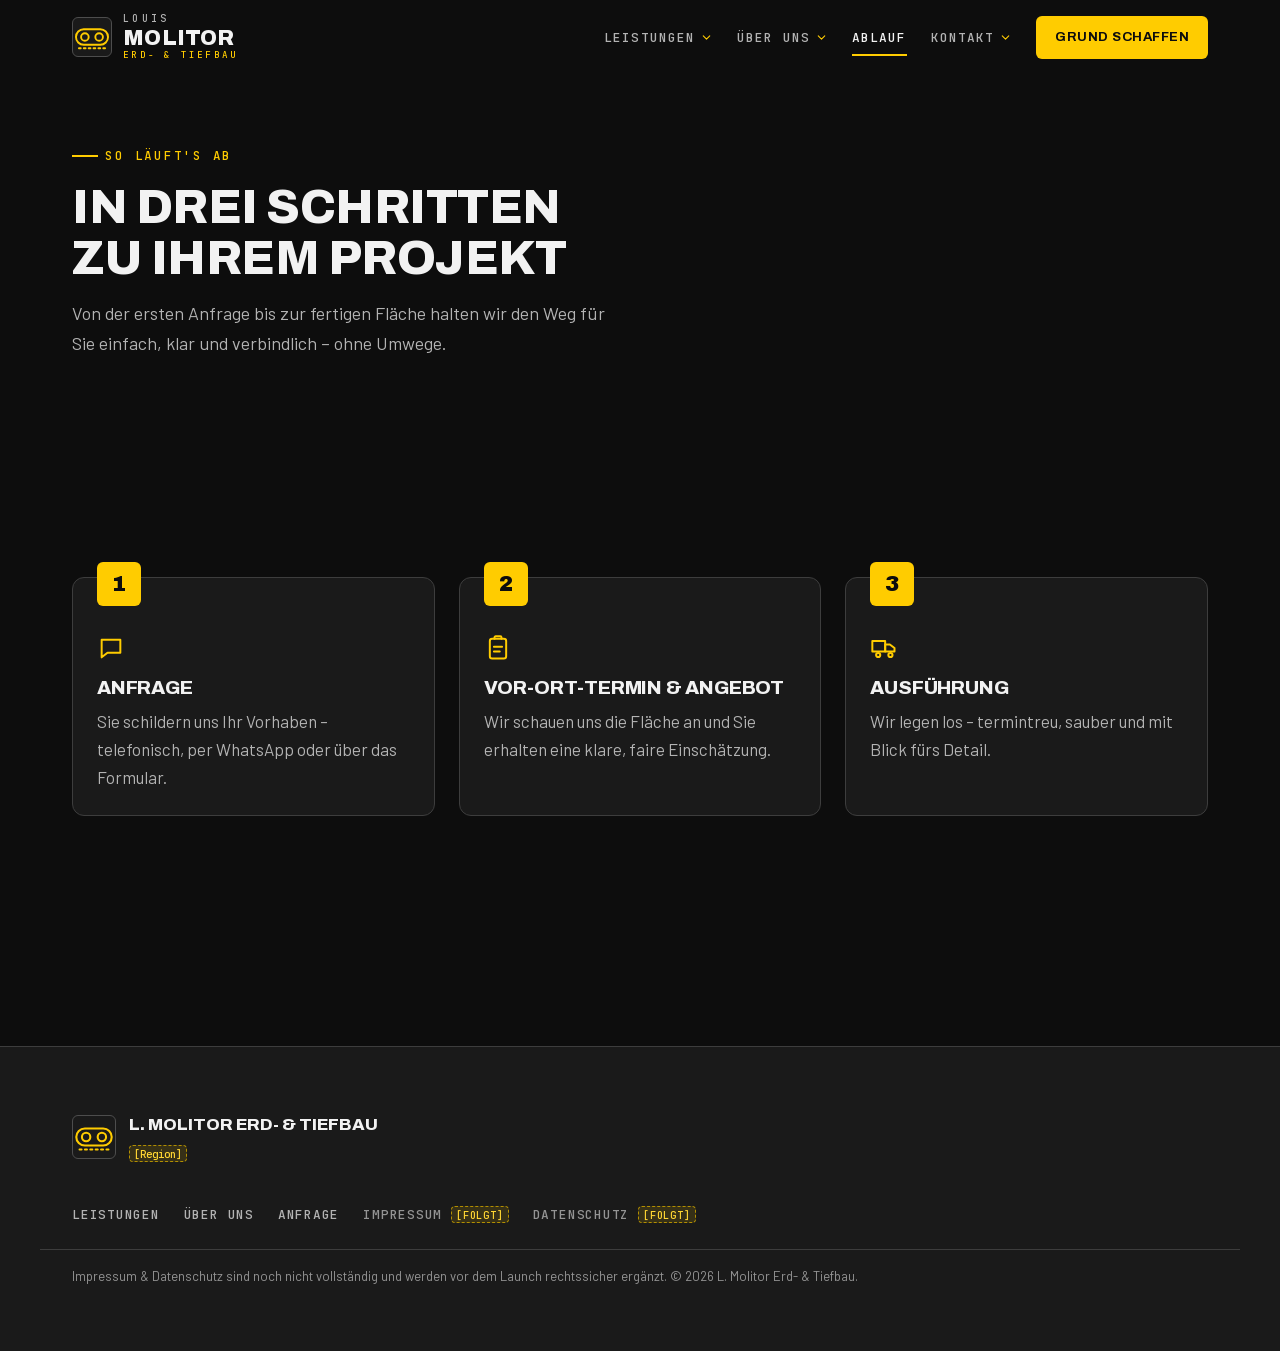
==== commit f30504a8: "Farbpalette+CLAUDE.md angepasst" ====
--- a/ablauf.html
+++ b/ablauf.html
@@ -7,7 +7,7 @@
   <!-- SEO: Region-Platzhalter [Region] vor Launch durch echte Region/Städte ersetzen -->
   <title>Ablauf – In drei Schritten zum Projekt | L. Molitor Erd- &amp; Tiefbau</title>
   <meta name="description" content="So arbeiten wir: von der Anfrage über den Vor-Ort-Termin mit fairem Angebot bis zur sauberen, termintreuen Ausführung Ihrer Erd- und Tiefbauarbeiten in [Region].">
-  <meta name="theme-color" content="#14140f">
+  <meta name="theme-color" content="#0D0D0D">
   <meta name="color-scheme" content="dark">
   <link rel="canonical" href="https://molitor-bau.de/ablauf.html">
 
--- a/css/style.css
+++ b/css/style.css
@@ -40,23 +40,23 @@
 
 /* ------------------------------ Tokens ------------------------------- */
 :root {
-  /* Ground — tiefes Anthrazit, roh und maschinell */
-  --bg:          #14140f;
-  --surface:     #1c1c17;
-  --surface-2:   #26261f;
-
-  /* Akzent — Bagger-Ocker (sparsam!) */
-  --primary:     #DA9343;
-  --primary-hi:  #e9a95f;
-  --primary-dim: #9c6a2e;
+  /* Ground — Onyx / Carbon Black, neutral und maschinell */
+  --bg:          #0D0D0D;   /* Onyx */
+  --surface:     #1A1A1A;   /* Carbon Black — Karten/Flächen */
+  --surface-2:   #262626;   /* leicht erhöhte Fläche (abgeleitet) */
+
+  /* Akzent — Bright Amber (kräftig! nur als Akzent, nie großflächig) */
+  --primary:     #FFCC00;   /* Bright Amber */
+  --primary-hi:  #FFD633;   /* heller für Hover (abgeleitet) */
+  --primary-dim: #B38F00;   /* gedämpftes Gold für Linien/Ränder (abgeleitet) */
 
   /* Ink / Text */
-  --ink:         #f2efe8;
-  --ink-2:       #b7b3a8;
-  --muted:       #969184;   /* auf AA-Kleintext angehoben (>=4.5:1) */
-
-  --border:      #2c2c23;
-  --border-hi:   #3a3a2e;
+  --ink:         #F2F2F2;   /* White Smoke */
+  --ink-2:       #B3B3B3;   /* sekundärer Text (abgeleitet) */
+  --muted:       #949494;   /* kleiner/gedämpfter Text, AA-fest (abgeleitet) */
+
+  --border:      #3D3D3D;   /* Gunmetal */
+  --border-hi:   #4D4D4D;   /* betonter Rand/Hover (abgeleitet) */
 
   /* Schriften */
   --font-display: 'Archivo', system-ui, sans-serif;
@@ -141,7 +141,7 @@
 
 ul, ol { margin: 0; padding: 0; list-style: none; }
 
-::selection { background: var(--primary); color: #14140f; }
+::selection { background: var(--primary); color: var(--bg); }
 
 :focus-visible {
   outline: 2px solid var(--primary-hi);
@@ -221,7 +221,7 @@
 }
 .btn--sm { --btn-pad-y: 0.6rem; --btn-pad-x: 1.1rem; font-size: 0.82rem; }
 
-.btn--primary { background: var(--primary); color: #14140f; }
+.btn--primary { background: var(--primary); color: var(--bg); }
 .btn--primary:hover { background: var(--primary-hi); transform: translateY(-2px); }
 
 .btn--ghost {
@@ -868,7 +868,7 @@
   font-family: var(--font-display);
   font-weight: 900;
   font-size: 1.35rem;
-  color: #14140f;
+  color: var(--bg);
   background: var(--primary);
   border-radius: var(--radius);
 }
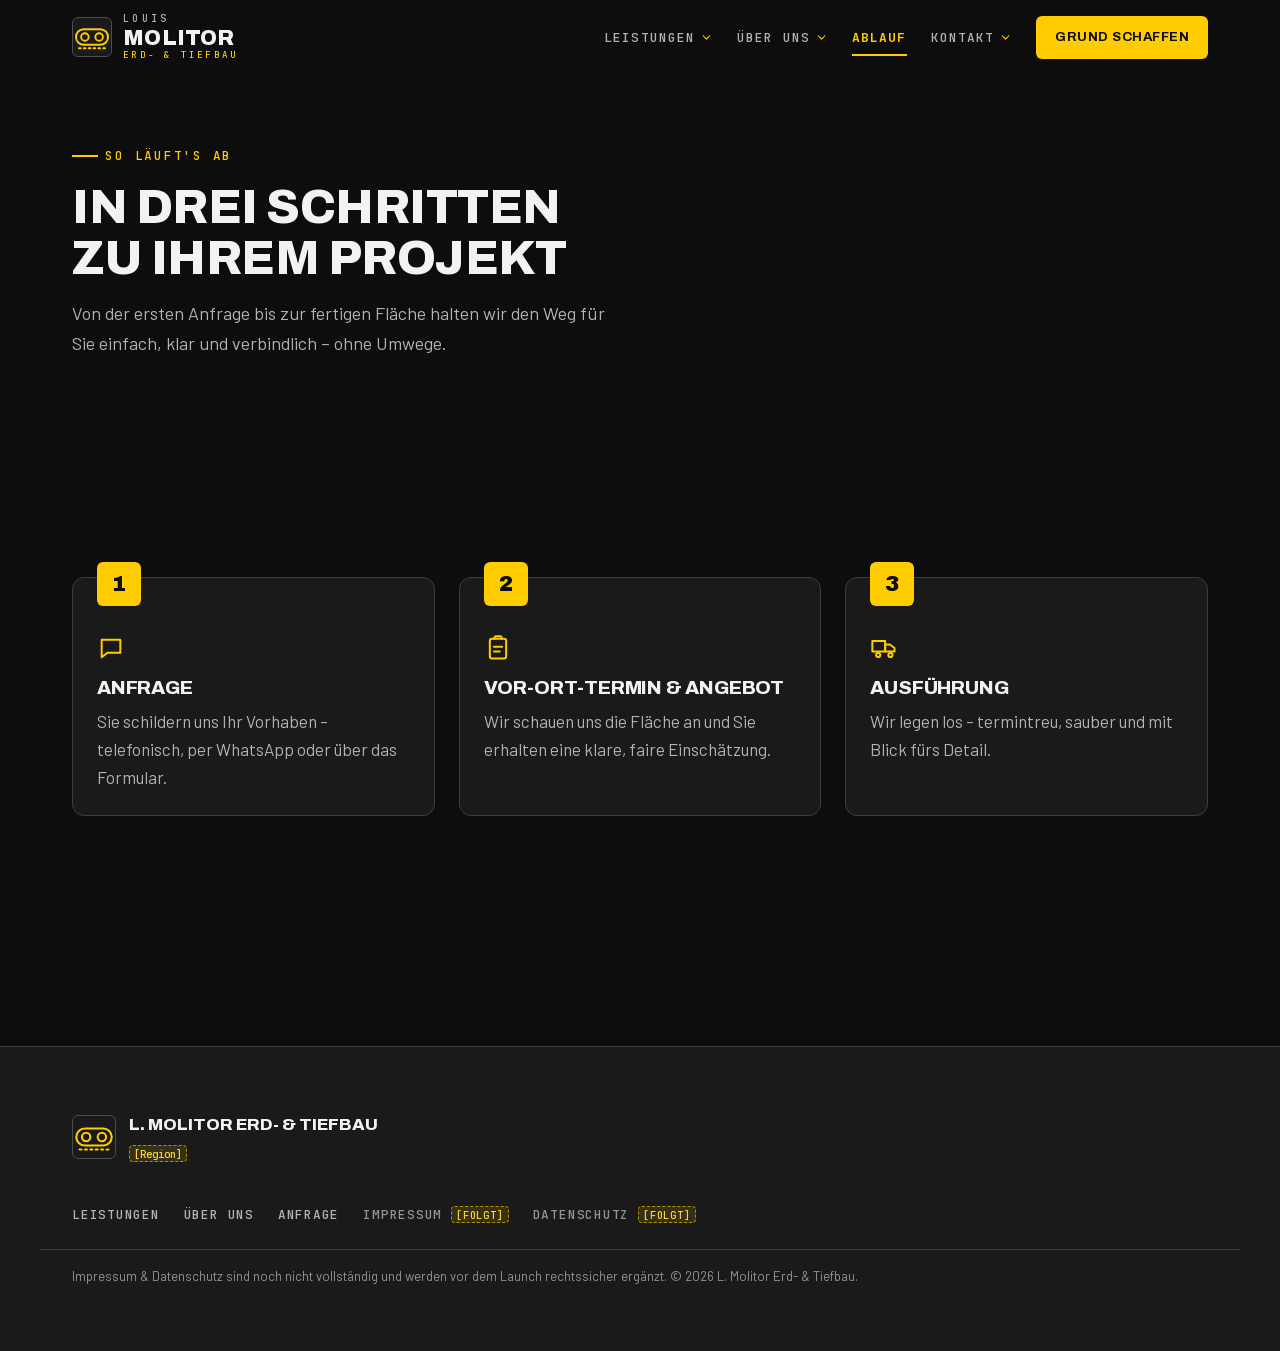
==== commit 99cf972d: "Spuren + Leistungen" ====
--- a/ablauf.html
+++ b/ablauf.html
@@ -170,7 +170,7 @@
             <div class="mega" id="mega-ueber" data-nav-panel>
               <div class="mega__inner mega__inner--about">
                 <a class="mega-feature" href="ueber-uns.html">
-                  <span class="mega-feature__photo" aria-hidden="true">
+                  <span class="mega-feature__bg" aria-hidden="true">
                     <svg class="mega-feature__icon"><use href="#i-camera"></use></svg>
                     <span class="mega-feature__tag">Foto folgt</span>
                   </span>
--- a/css/style.css
+++ b/css/style.css
@@ -235,18 +235,27 @@
   transform: translateY(-2px);
 }
 
-/* Signatur: Ketten-Tread als Trennband */
+/* Signatur: Ketten-Tread als Trennband – zwei parallele Kettenspuren wie ein Bagger-Abdruck */
 .tread {
+  position: relative;
   height: 14px;
-  margin-top: var(--space-2xl);
-  background:
-    repeating-linear-gradient(90deg,
-      var(--primary-dim) 0 16px,
-      transparent 16px 26px);
-  opacity: 0.35;
   -webkit-mask-image: linear-gradient(90deg, transparent, #000 12%, #000 88%, transparent);
           mask-image: linear-gradient(90deg, transparent, #000 12%, #000 88%, transparent);
 }
+.tread::before,
+.tread::after {
+  content: "";
+  position: absolute;
+  left: 0; right: 0;
+  height: 4px;
+  background: repeating-linear-gradient(90deg, var(--primary-dim) 0 16px, transparent 16px 26px);
+  opacity: 0.4;
+}
+.tread::before { top: 0; }
+.tread::after { bottom: 0; }
+
+/* Hero-Kontext: übernimmt den fehlenden Section-Bottom-Abstand (Hero ist keine .section) */
+.hero__tread { margin-top: var(--space-2xl); }
 
 /* ------------------------------ Header ------------------------------- */
 .site-header {
@@ -329,17 +338,22 @@
   content: "";
   position: absolute;
   left: 0; bottom: -2px;
-  width: 100%; height: 2px;
-  background: var(--primary);
+  width: 100%; height: 1px;
+  background: var(--border-hi);
   transform: scaleX(0);
   transform-origin: left;
   transition: transform var(--dur) var(--ease);
 }
 .main-nav__link:hover { color: var(--ink); }
 .main-nav__link:hover::after { transform: scaleX(1); }
-/* Aktive Seite: Unterstrich dauerhaft sichtbar, Text hervorgehoben */
-.main-nav__link[aria-current="page"] { color: var(--ink); }
-.main-nav__link[aria-current="page"]::after { transform: scaleX(1); }
+/* Aktive Seite: kräftigerer Strich in Amber + fetter Text, überschreibt die neutrale
+   Basis dauerhaft. Kein Farb-/Höhensprung mehr beim Verlassen des Hovers. */
+.main-nav__link[aria-current="page"] { color: var(--primary); font-weight: 700; }
+.main-nav__link[aria-current="page"]::after {
+  height: 2px;
+  background: var(--primary);
+  transform: scaleX(1);
+}
 
 /* Burger */
 .nav-toggle {
@@ -374,6 +388,7 @@
   color: var(--ink);
 }
 .mobile-menu__link:hover { color: var(--primary-hi); }
+.mobile-menu__link[aria-current="page"] { color: var(--primary); }
 .mobile-menu .btn { width: 100%; }
 
 /* =====================================================================
@@ -404,17 +419,27 @@
 .main-nav__item--mega:hover .main-nav__trigger,
 .main-nav__item--mega.is-open .main-nav__trigger,
 .main-nav__item--hover:hover .main-nav__trigger,
-.main-nav__item--hover:focus-within .main-nav__trigger,
-.main-nav__trigger[aria-current="page"] { color: var(--ink); }
+.main-nav__item--hover:focus-within .main-nav__trigger { color: var(--ink); }
+/* Aktive Seite: kräftigerer Strich in Amber + fetter Text. [aria-current] wird in
+   jede Hover-Kette gespiegelt, da die gekoppelten Hover-Selektoren sonst höhere
+   Spezifität haben und beim Hovern über die bereits aktive Seite gewinnen würden. */
+.main-nav__trigger[aria-current="page"],
+.main-nav__item--mega:hover .main-nav__trigger[aria-current="page"],
+.main-nav__item--mega.is-open .main-nav__trigger[aria-current="page"],
+.main-nav__item--hover:hover .main-nav__trigger[aria-current="page"],
+.main-nav__item--hover.is-open .main-nav__trigger[aria-current="page"] {
+  color: var(--primary);
+  font-weight: 700;
+}
 .main-nav__trigger--static { cursor: default; }
 
-/* Ocker-Unterstrich wie bei .main-nav__link */
+/* Neutraler Hover-Unterstrich wie bei .main-nav__link */
 .main-nav__trigger::after {
   content: "";
   position: absolute;
   left: 0; bottom: -2px;
-  width: 100%; height: 2px;
-  background: var(--primary);
+  width: 100%; height: 1px;
+  background: var(--border-hi);
   transform: scaleX(0);
   transform-origin: left;
   transition: transform var(--dur) var(--ease);
@@ -423,8 +448,19 @@
 .main-nav__item--mega:hover .main-nav__trigger::after,
 .main-nav__item--mega.is-open .main-nav__trigger::after,
 .main-nav__item--hover:hover .main-nav__trigger::after,
-.main-nav__item--hover.is-open .main-nav__trigger::after,
-.main-nav__trigger[aria-current="page"]::after { transform: scaleX(1); }
+.main-nav__item--hover.is-open .main-nav__trigger::after { transform: scaleX(1); }
+
+/* Gleicher Grund wie bei der Textfarbe: [aria-current] muss die Hover-Ketten
+   spiegeln, um mindestens gleiche Spezifität zu erreichen. */
+.main-nav__trigger[aria-current="page"]::after,
+.main-nav__item--mega:hover .main-nav__trigger[aria-current="page"]::after,
+.main-nav__item--mega.is-open .main-nav__trigger[aria-current="page"]::after,
+.main-nav__item--hover:hover .main-nav__trigger[aria-current="page"]::after,
+.main-nav__item--hover.is-open .main-nav__trigger[aria-current="page"]::after {
+  height: 2px;
+  background: var(--primary);
+  transform: scaleX(1);
+}
 
 /* Hover-Brücke: transparenter Streifen unter dem Trigger schließt den Spalt zum Panel,
    damit das Menü beim Wandern zu den Einträgen offen bleibt (Change #4). */
@@ -492,7 +528,7 @@
   gap: var(--space-xl);
 }
 .mega__inner--services { grid-template-columns: 2.3fr 1fr; align-items: start; }
-.mega__inner--about { grid-template-columns: 1fr 1.35fr; align-items: start; }
+.mega__inner--about { grid-template-columns: 0.85fr 1.5fr; align-items: stretch; }
 
 /* Große Leistungs-Karten mit dezentem Ocker-Raster */
 .mega-cards { display: grid; grid-template-columns: repeat(3, 1fr); gap: var(--space-md); }
@@ -553,35 +589,53 @@
 }
 .mega-aside__all:hover { color: var(--primary-hi); }
 
-/* Über-uns: Foto-Feature + Kacheln */
+/* Über-uns: Foto-Feature – ganze Kachel als klickbare Foto-Fläche
+   (Platzhalter bis Louis' echtes Foto vorliegt; .mega-feature__bg ist die
+   Stelle für den späteren Foto-Tausch). */
 .mega-feature {
-  display: grid; gap: var(--space-md); align-content: start;
-  padding: var(--space-lg);
-  border: 1px solid var(--border); border-radius: var(--radius-lg);
-  background-color: var(--surface-2);
-  background-image:
-    linear-gradient(color-mix(in srgb, var(--primary) 7%, transparent) 1px, transparent 1px),
-    linear-gradient(90deg, color-mix(in srgb, var(--primary) 7%, transparent) 1px, transparent 1px);
-  background-size: 20px 20px;
+  position: relative;
+  display: flex;
+  align-items: flex-end;
+  min-height: 240px;
+  overflow: hidden;
+  border: 2px dashed var(--primary-dim);
+  border-radius: var(--radius-lg);
   transition: border-color var(--dur) var(--ease);
 }
 .mega-feature:hover { border-color: var(--primary); }
-.mega-feature__photo {
-  display: grid; place-content: center; justify-items: center; gap: 0.4rem;
-  aspect-ratio: 16 / 9;
-  border: 2px dashed var(--primary-dim); border-radius: var(--radius);
+
+.mega-feature__bg {
+  position: absolute; inset: 0; z-index: 0;
+  display: flex; align-items: center; justify-content: center; gap: 0.5rem;
   background: repeating-linear-gradient(45deg, var(--surface-2) 0 12px, var(--surface) 12px 24px);
 }
 .mega-feature__icon {
-  width: 30px; height: 30px; color: var(--primary);
+  width: 22px; height: 22px; color: var(--primary);
   fill: none; stroke: currentColor; stroke-width: 1.5;
   stroke-linecap: round; stroke-linejoin: round;
 }
 .mega-feature__tag {
-  font-family: var(--font-mono); font-size: 0.66rem;
+  font-family: var(--font-mono); font-size: 0.7rem;
   letter-spacing: 0.16em; text-transform: uppercase; color: var(--primary);
 }
-.mega-feature__body { display: grid; gap: 0.15rem; }
+
+/* Scrim: dunkelt nach unten ab, damit Name/Rolle über jedem künftigen Foto lesbar bleiben */
+.mega-feature::after {
+  content: "";
+  position: absolute; inset: 0; z-index: 1;
+  background: linear-gradient(
+    to top,
+    color-mix(in srgb, var(--bg) 90%, transparent) 0%,
+    color-mix(in srgb, var(--bg) 55%, transparent) 42%,
+    transparent 72%
+  );
+}
+
+.mega-feature__body {
+  position: relative; z-index: 2;
+  display: grid; gap: 0.15rem;
+  padding: var(--space-md) var(--space-lg);
+}
 .mega-feature__name {
   font-family: var(--font-display); font-weight: 800;
   text-transform: uppercase; color: var(--ink); font-size: 1.05rem;
@@ -682,7 +736,7 @@
 .mobile-menu [aria-disabled="true"] { cursor: default; color: var(--muted); }
 
 /* Cross-page Hash-Sprünge (z.B. leistungen.html#leistung-tiefbau) nicht unter dem fixen Header landen lassen */
-.service-card, #warum { scroll-margin-top: calc(72px + 1.25rem); }
+.service-card, .feature-row, #warum { scroll-margin-top: calc(72px + 1.25rem); }
 
 /* ------------------------------ Hero --------------------------------- */
 .hero { padding-top: calc(72px + var(--space-2xl)); }
@@ -810,6 +864,39 @@
 .service-card__title { font-size: var(--fs-h3); margin-bottom: var(--space-sm); }
 .service-card__text { color: var(--ink-2); margin: 0; font-size: var(--fs-body); }
 
+/* Leistungen-Seite: Gewichtung Hauptleistungen vs. Unterpunkte (nur leistungen.html) */
+.service-grid__label {
+  font-family: var(--font-mono); font-size: var(--fs-kicker);
+  letter-spacing: 0.18em; text-transform: uppercase;
+  color: var(--primary); margin: 0 0 var(--space-md);
+}
+.service-grid__label--secondary { color: var(--muted); margin-top: var(--space-xl); }
+
+/* ------------------------- Feature-Rows (Zickzack, Hauptleistungen) --- */
+.feature-rows { display: grid; gap: var(--space-2xl); }
+.feature-row { display: grid; gap: var(--space-lg); align-items: center; }
+.feature-row__icon {
+  width: 40px; height: 40px;
+  margin-bottom: var(--space-md);
+  color: var(--primary);
+  fill: none; stroke: currentColor;
+  stroke-width: 1.6; stroke-linecap: round; stroke-linejoin: round;
+}
+.feature-row__title { font-size: 1.5rem; margin-bottom: var(--space-md); }
+.feature-row__text { color: var(--ink-2); max-width: 42ch; }
+
+.service-grid--secondary { gap: var(--space-sm); }
+.service-card--secondary { padding: var(--space-md); }
+.service-card--secondary::before { width: 2px; }
+.service-card--secondary .service-card__code { font-size: 0.7rem; color: var(--muted); }
+.service-card--secondary .service-card__icon { width: 24px; height: 24px; margin: 0 0 var(--space-sm); }
+.service-card--secondary .service-card__title { font-size: 0.95rem; margin-bottom: 0.2rem; }
+.service-card--secondary .service-card__text {
+  font-size: var(--fs-small); color: var(--muted);
+  display: -webkit-box; -webkit-line-clamp: 2; -webkit-box-orient: vertical; overflow: hidden;
+}
+.service-card--secondary:hover { transform: none; border-color: var(--primary); background: var(--surface-2); }
+
 /* ------------------------------ Über uns ----------------------------- */
 .about__grid { display: grid; gap: var(--space-2xl); align-items: start; }
 .about__media { display: grid; gap: var(--space-md); justify-items: center; }
@@ -1018,6 +1105,7 @@
    ===================================================================== */
 @media (min-width: 600px) {
   .service-grid { grid-template-columns: repeat(2, 1fr); }
+  .service-grid--secondary { grid-template-columns: repeat(3, 1fr); }
   .why-grid { grid-template-columns: repeat(2, 1fr); }
   .form__row { grid-template-columns: 1fr 1fr; }
 }
@@ -1034,6 +1122,9 @@
     min-height: 82vh;
   }
   .service-grid { grid-template-columns: repeat(3, 1fr); }
+  .feature-row { grid-template-columns: 1fr 1fr; gap: var(--space-2xl); }
+  .feature-row--reverse .feature-row__media { order: 2; }
+  .feature-row--reverse .feature-row__body { order: 1; }
   .why-grid { grid-template-columns: repeat(4, 1fr); }
   .process-grid { grid-template-columns: repeat(3, 1fr); gap: var(--space-lg); }
 
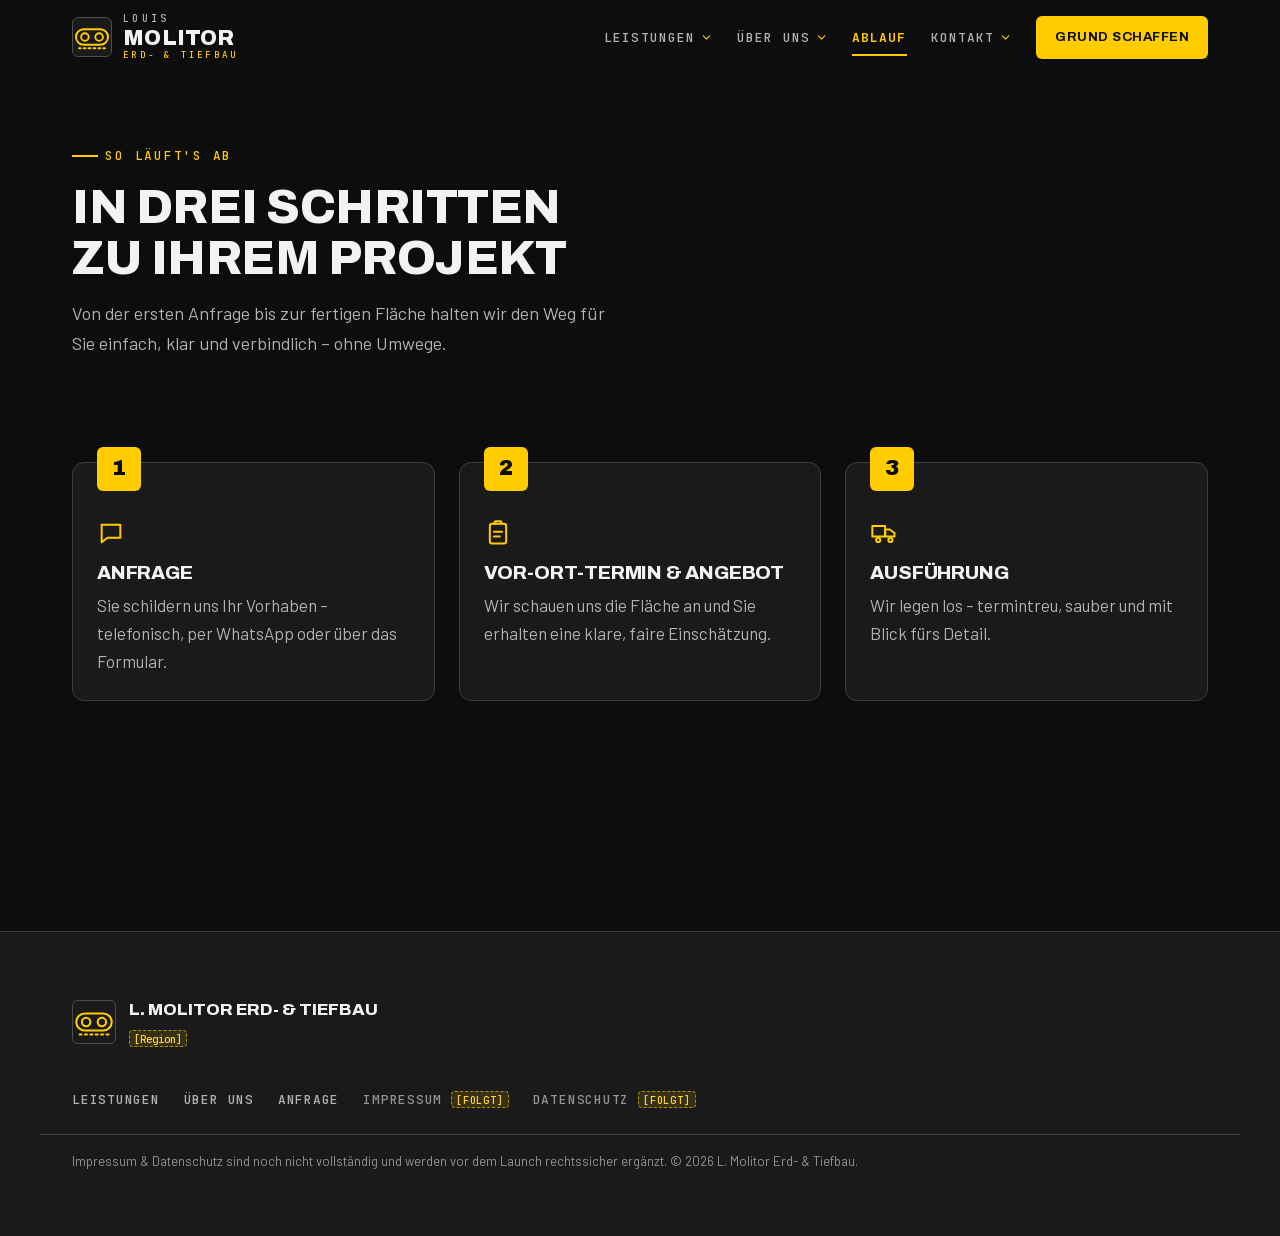
==== commit 648b42a9: "SVG-Icons, Spacing und Leistungen-Aufbau" ====
--- a/ablauf.html
+++ b/ablauf.html
@@ -71,12 +71,12 @@
         <path d="M5 25.5h22" stroke-dasharray="1.5 2.6"/>
       </symbol>
       <!-- Leistungs-Icons -->
-      <symbol id="i-shovel" viewBox="0 0 24 24"><path d="M14 4l6 6"/><path d="M17 7l-8.5 8.5"/><path d="M11 12.5l-5 5a2.5 2.5 0 0 1-3.5-3.5l5-5"/><path d="M4 9h4v4"/></symbol>
+      <symbol id="i-shovel" viewBox="0 0 24 24"><path d="M8 3h8"/><path d="M12 3v11"/><path d="M8 14h8l-2 6h-4z"/><path d="M2 20h6"/><path d="M16 20h6"/></symbol>
       <symbol id="i-layers" viewBox="0 0 24 24"><path d="M12 3l9 5-9 5-9-5 9-5z"/><path d="M3 13l9 5 9-5"/></symbol>
-      <symbol id="i-excavator" viewBox="0 0 24 24"><path d="M3 20h13"/><circle cx="6.5" cy="20" r="1.6"/><circle cx="12.5" cy="20" r="1.6"/><path d="M4 17h11v-3H5z"/><path d="M12 14l1-5 5 2"/><path d="M18 11l3 4"/></symbol>
+      <symbol id="i-excavator" viewBox="0 0 24 24"><path d="M2 17a2 2 0 1 0 4 0a2 2 0 1 0 -4 0"/><path d="M11 17a2 2 0 1 0 4 0a2 2 0 1 0 -4 0"/><path d="M13 19l-9 0"/><path d="M4 15l9 0"/><path d="M8 12v-5h2a3 3 0 0 1 3 3v5"/><path d="M5 15v-2a1 1 0 0 1 1 -1h7"/><path d="M21.12 9.88l-3.12 -4.88l-5 5"/><path d="M21.12 9.88a3 3 0 0 1 -2.12 5.12a3 3 0 0 1 -2.12 -.88l4.24 -4.24"/></symbol>
       <symbol id="i-paving" viewBox="0 0 24 24"><rect x="3" y="4" width="7" height="7" rx="1"/><rect x="14" y="4" width="7" height="7" rx="1"/><rect x="3" y="15" width="7" height="5" rx="1"/><rect x="14" y="15" width="7" height="5" rx="1"/></symbol>
-      <symbol id="i-slab" viewBox="0 0 24 24"><path d="M2 8l10-4 10 4-10 4-10-4z"/><path d="M2 8v4l10 4 10-4V8"/><path d="M12 12v8"/></symbol>
-      <symbol id="i-hammer" viewBox="0 0 24 24"><path d="M14 6l4 4"/><path d="M9 11l6-6 4 4-6 6z"/><path d="M11.5 13.5l-6 6a2.1 2.1 0 0 1-3-3l6-6"/></symbol>
+      <symbol id="i-slab" viewBox="0 0 24 24"><path d="M2 8l10-5 10 5-10 5-10-5z"/><path d="M2 8v4l10 5 10-5V8"/><path d="M7 5.5l10 5"/><path d="M17 5.5l-10 5"/></symbol>
+      <symbol id="i-hammer" viewBox="0 0 24 24"><path d="M12 15v6"/><path d="M16 5h4"/><path d="M8 5h-4"/><path d="M15 11h-6a1 1 0 0 1 -1 -1v-6a1 1 0 0 1 1 -1h6a1 1 0 0 1 1 1v6a1 1 0 0 1 -1 1"/><path d="M14 11h-4v3a1 1 0 0 0 1 1h2a1 1 0 0 0 1 -1v-3"/></symbol>
       <!-- Werte-Icons -->
       <symbol id="i-hardhat" viewBox="0 0 24 24"><path d="M3 18h18"/><path d="M4 18a8 8 0 0 1 16 0"/><path d="M10 6.5V5a2 2 0 0 1 4 0v1.5"/><path d="M8 7.5a8.5 8.5 0 0 1 8 0"/></symbol>
       <symbol id="i-check" viewBox="0 0 24 24"><path d="M4 12.5l5 5 11-11"/></symbol>
@@ -132,10 +132,10 @@
                     </a>
                   </li>
                   <li>
-                    <a class="mega-card" href="leistungen.html#leistung-abbruch">
-                      <svg class="mega-card__icon" aria-hidden="true"><use href="#i-hammer"></use></svg>
-                      <span class="mega-card__title">Abbruch &amp; Wegebau</span>
-                      <span class="mega-card__text">Platz und Zugang schaffen, wo gebaut wird.</span>
+                    <a class="mega-card" href="leistungen.html#leistung-erdarbeiten">
+                      <svg class="mega-card__icon" aria-hidden="true"><use href="#i-shovel"></use></svg>
+                      <span class="mega-card__title">Erdarbeiten &amp; Aushub</span>
+                      <span class="mega-card__text">Aushub für Fundament, Pool und Hausbau.</span>
                     </a>
                   </li>
                   <li>
@@ -151,7 +151,7 @@
                   <ul class="mega-list">
                     <li><a class="mega-list__link" href="leistungen.html#leistung-baggerarbeiten"><svg class="mega-list__icon" aria-hidden="true"><use href="#i-excavator"></use></svg>Baggerarbeiten</a></li>
                     <li><a class="mega-list__link" href="leistungen.html#leistung-bodenplatten"><svg class="mega-list__icon" aria-hidden="true"><use href="#i-slab"></use></svg>Bodenplatten</a></li>
-                    <li><a class="mega-list__link" href="leistungen.html#leistung-erdarbeiten"><svg class="mega-list__icon" aria-hidden="true"><use href="#i-shovel"></use></svg>Erdarbeiten &amp; Aushub</a></li>
+                    <li><a class="mega-list__link" href="leistungen.html#leistung-abbruch"><svg class="mega-list__icon" aria-hidden="true"><use href="#i-hammer"></use></svg>Abbruch &amp; Wegebau</a></li>
                   </ul>
                   <a class="mega-aside__all" href="leistungen.html">Alle Leistungen ansehen
                     <svg class="icon icon--inline" aria-hidden="true"><use href="#i-arrow"></use></svg>
@@ -259,11 +259,11 @@
           </button>
           <div class="mobile-menu__panel" id="acc-leistungen" data-acc-panel hidden>
             <a class="mobile-menu__sub" href="leistungen.html#leistung-tiefbau">Tiefbau</a>
-            <a class="mobile-menu__sub" href="leistungen.html#leistung-abbruch">Abbruch &amp; Wegebau</a>
+            <a class="mobile-menu__sub" href="leistungen.html#leistung-erdarbeiten">Erdarbeiten &amp; Aushub</a>
             <a class="mobile-menu__sub" href="leistungen.html#leistung-pflaster">Pflasterarbeiten</a>
             <a class="mobile-menu__sub" href="leistungen.html#leistung-baggerarbeiten">Baggerarbeiten</a>
             <a class="mobile-menu__sub" href="leistungen.html#leistung-bodenplatten">Bodenplatten</a>
-            <a class="mobile-menu__sub" href="leistungen.html#leistung-erdarbeiten">Erdarbeiten &amp; Aushub</a>
+            <a class="mobile-menu__sub" href="leistungen.html#leistung-abbruch">Abbruch &amp; Wegebau</a>
             <a class="mobile-menu__sub mobile-menu__sub--all" href="leistungen.html">Alle Leistungen ansehen</a>
           </div>
         </li>
--- a/css/style.css
+++ b/css/style.css
@@ -257,6 +257,30 @@
 /* Hero-Kontext: übernimmt den fehlenden Section-Bottom-Abstand (Hero ist keine .section) */
 .hero__tread { margin-top: var(--space-2xl); }
 
+/* Tread zwischen Leistungen und dem Trust-Block (Ansprechpartner/Warum/Einsatzgebiet,
+   nur Startseite): ohne diese Regel verschwindet das 14px-Band in der vollen
+   --space-sec-Section-Padding (bis 8rem) auf beiden Seiten und wirkt dadurch eher wie
+   ein Darstellungsfehler als wie ein bewusstes Trennelement. Rückt die angrenzenden
+   Sektionen näher an den Tread heran – Vorbild ist die feste --space-2xl-Distanz von
+   .hero__tread. */
+#leistungen { padding-bottom: var(--space-2xl); }
+.tread + .trust { padding-top: var(--space-2xl); }
+
+/* Tread zwischen .trust (Einsatzgebiet) und "So läuft's ab" – gleiches Prinzip. */
+.trust { padding-bottom: var(--space-2xl); }
+.tread + #ablauf { padding-top: var(--space-2xl); }
+
+/* "So läuft's ab" → Anfrage-CTA: kein Tread dazwischen, aber ohne diese Regel stapeln
+   sich zwei volle --space-sec-Paddings (bis 16rem Gesamtabstand) – exakt das Muster,
+   das beim Warum/Ablauf-Übergang schon einmal wie ein Bruch gewirkt hat. */
+#ablauf { padding-bottom: var(--space-2xl); }
+.contact { padding-top: var(--space-2xl); }
+
+/* Ansprechpartner/Warum Molitor/Einsatzgebiet sind zu einem zusammenhängenden Bereich
+   verschmolzen (drei genestete <section> ohne eigenes --space-sec-Padding) – der Abstand
+   dazwischen kommt einheitlich von hier statt von drei einzelnen Section-Paddings. */
+.trust > * + * { margin-top: var(--space-2xl); }
+
 /* ------------------------------ Header ------------------------------- */
 .site-header {
   position: fixed;
@@ -530,12 +554,16 @@
 .mega__inner--services { grid-template-columns: 2.3fr 1fr; align-items: start; }
 .mega__inner--about { grid-template-columns: 0.85fr 1.5fr; align-items: stretch; }
 
-/* Große Leistungs-Karten mit dezentem Ocker-Raster */
-.mega-cards { display: grid; grid-template-columns: repeat(3, 1fr); gap: var(--space-md); }
+/* Große Leistungs-Karten mit dezentem Ocker-Raster. grid-auto-rows: 1fr macht nur die
+   <li> gleich hoch – height: 100% auf der Karte selbst zieht die sichtbare Karte auf
+   diese Höhe hoch (ohne beides bleiben unterschiedlich lange Teaser-Texte sichtbar
+   unterschiedlich hoch, siehe .mega-tile). */
+.mega-cards { display: grid; grid-template-columns: repeat(3, 1fr); grid-auto-rows: 1fr; gap: var(--space-md); }
 .mega-card {
   display: grid;
   gap: 0.4rem;
   align-content: start;
+  height: 100%;
   padding: var(--space-lg);
   border: 1px solid var(--border);
   border-radius: var(--radius-lg);
@@ -642,11 +670,14 @@
 }
 .mega-feature__role { font-size: var(--fs-small); color: var(--ink-2); }
 
-/* grid-auto-rows: 1fr -> alle Kacheln gleich hoch, „Socials" & „Rechtliches" schließen bündig ab (Change #3) */
+/* grid-auto-rows: 1fr -> alle <li> gleich hoch; height: 100% zieht die sichtbare Kachel
+   selbst auf diese Höhe (ohne das blieben "Socials"/"Rechtliches" trotz gleich hoher
+   <li> unterschiedlich hoch – geprüft, war ohne height:100% nicht bündig) (Change #3) */
 .mega-tiles { display: grid; grid-template-columns: 1fr 1fr; grid-auto-rows: 1fr; gap: var(--space-sm); align-content: start; }
 .mega-tile {
   display: grid; grid-template-columns: auto 1fr; gap: 0.1rem 0.6rem;
   align-content: start;
+  height: 100%;
   padding: var(--space-md);
   border: 1px solid var(--border); border-radius: var(--radius);
   background: var(--surface-2);
@@ -769,6 +800,17 @@
   margin-inline: auto;
   padding: calc(72px + var(--space-2xl)) clamp(1rem, 4vw, 2rem) var(--space-xl);
 }
+/* Die erste Section nach dem Seitenkopf gehört inhaltlich noch zum Intro (z. B.
+   "Was wir für Sie bewegen" → Hauptleistungen) – volles --space-sec obendrauf
+   wirkt wie ein Bruch statt einer direkten Fortsetzung. Betrifft alle Unterseiten
+   mit diesem Aufbau (leistungen.html, ueber-uns.html, ablauf.html, anfrage.html). */
+.page-hero + .section { padding-top: var(--space-2xl); }
+/* .section__head hat sonst (z. B. auf der Startseite) margin-bottom: --space-2xl,
+   weil danach Grid-Inhalt in DERSELBEN Section folgt. Im .page-hero ist der Kopf
+   aber der einzige Inhalt – die Randmarge addiert sich zusätzlich zum eigenen
+   Padding-Bottom von .page-hero UND zum Padding-Top oben, macht den Übergang
+   unnötig groß. */
+.page-hero .section__head { margin-bottom: 0; }
 
 /* Foto-Platzhalter */
 .photo-frame {
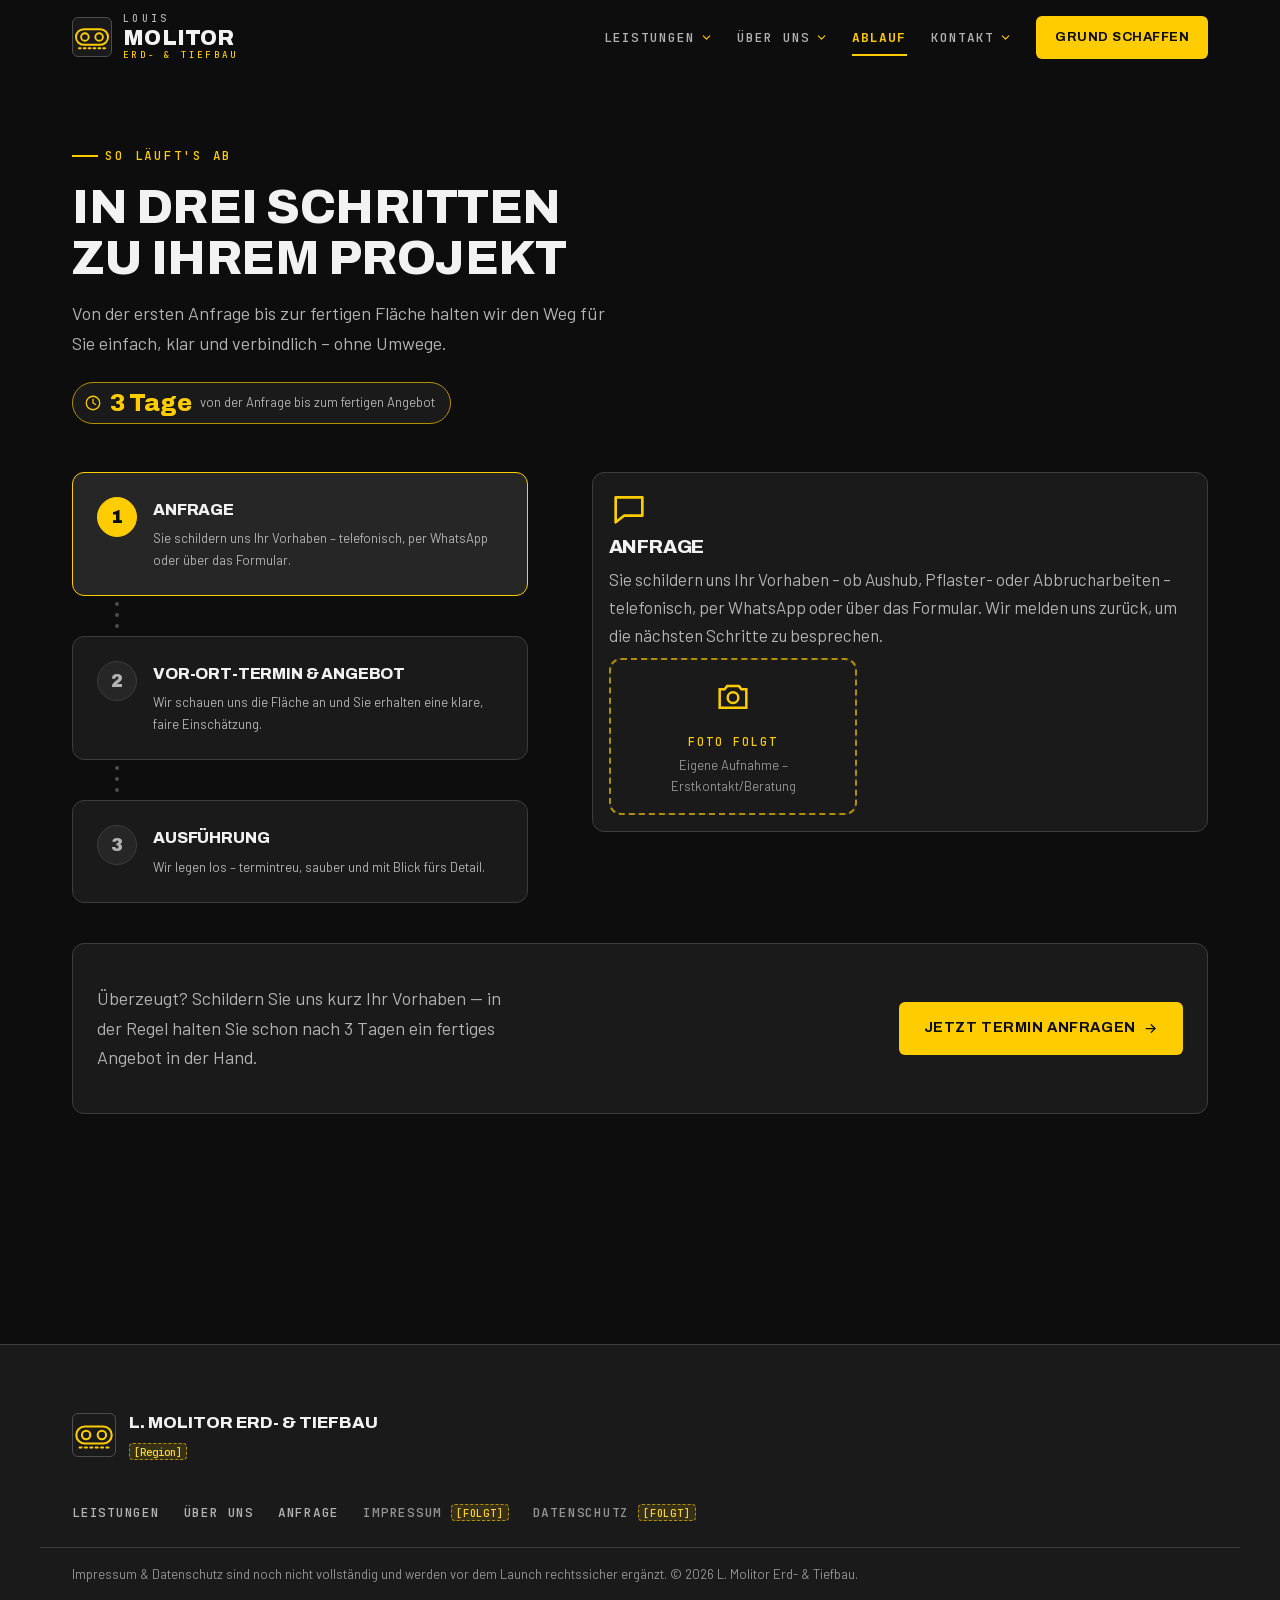
==== commit cd2c09fe: "Ablauf, ohne Fotos" ====
--- a/ablauf.html
+++ b/ablauf.html
@@ -95,6 +95,7 @@
       <symbol id="i-close" viewBox="0 0 24 24"><path d="M6 6l12 12M18 6L6 18"/></symbol>
       <symbol id="i-chevron" viewBox="0 0 24 24"><path d="M6 9l6 6 6-6"/></symbol>
       <symbol id="i-instagram" viewBox="0 0 24 24"><rect x="4" y="4" width="16" height="16" rx="4.5"/><circle cx="12" cy="12" r="3.6"/><circle cx="17" cy="7" r="1"/></symbol>
+      <symbol id="i-clock" viewBox="0 0 24 24"><circle cx="12" cy="12" r="9"/><path d="M12 7v5l3.5 2"/></symbol>
     </defs>
   </svg>
 
@@ -317,30 +318,124 @@
           einfach, klar und verbindlich – ohne Umwege.
         </p>
       </div>
+
+      <!-- Platzhalter-Angabe: "3 Tage bis zum Angebot" vor Launch mit Louis abstimmen/bestätigen
+           (bewusst "Tage" statt "Werktage" – falls Werktage gemeint sind, Text zurückändern) -->
+      <div class="process-highlight" data-reveal>
+        <svg class="process-highlight__icon" aria-hidden="true"><use href="#i-clock"></use></svg>
+        <span class="process-highlight__value">3 Tage</span>
+        <span class="process-highlight__text">von der Anfrage bis zum fertigen Angebot</span>
+      </div>
     </section>
 
     <!-- ============================== ABLAUF ============================== -->
     <section class="section process" aria-label="Projektablauf">
-      <ol class="process-grid">
-        <li class="step" data-reveal>
-          <span class="step__num">1</span>
-          <svg class="step__icon" aria-hidden="true"><use href="#i-chat"></use></svg>
-          <h2 class="step__title">Anfrage</h2>
-          <p class="step__text">Sie schildern uns Ihr Vorhaben – telefonisch, per WhatsApp oder über das Formular.</p>
-        </li>
-        <li class="step" data-reveal>
-          <span class="step__num">2</span>
-          <svg class="step__icon" aria-hidden="true"><use href="#i-clipboard"></use></svg>
-          <h2 class="step__title">Vor-Ort-Termin &amp; Angebot</h2>
-          <p class="step__text">Wir schauen uns die Fläche an und Sie erhalten eine klare, faire Einschätzung.</p>
-        </li>
-        <li class="step" data-reveal>
-          <span class="step__num">3</span>
-          <svg class="step__icon" aria-hidden="true"><use href="#i-truck"></use></svg>
-          <h2 class="step__title">Ausführung</h2>
-          <p class="step__text">Wir legen los – termintreu, sauber und mit Blick fürs Detail.</p>
-        </li>
-      </ol>
+      <div class="process-interactive" data-process data-reveal>
+
+        <ol class="process-steps">
+          <li>
+            <button type="button" class="process-step process-step--active" data-process-trigger data-step="1" aria-current="step" aria-controls="process-panel-1">
+              <span class="process-step__num">1</span>
+              <span class="process-step__body">
+                <span class="process-step__title">Anfrage</span>
+                <span class="process-step__text">Sie schildern uns Ihr Vorhaben – telefonisch, per WhatsApp oder über das Formular.</span>
+              </span>
+              <span class="process-connector" data-process-connector="1" aria-hidden="true">
+                <span class="process-connector__dot" data-process-connector-dot></span>
+                <span class="process-connector__dot" data-process-connector-dot></span>
+                <span class="process-connector__dot" data-process-connector-dot></span>
+              </span>
+            </button>
+          </li>
+          <li>
+            <button type="button" class="process-step" data-process-trigger data-step="2" aria-controls="process-panel-2">
+              <span class="process-step__num">2</span>
+              <span class="process-step__body">
+                <span class="process-step__title">Vor-Ort-Termin &amp; Angebot</span>
+                <span class="process-step__text">Wir schauen uns die Fläche an und Sie erhalten eine klare, faire Einschätzung.</span>
+              </span>
+              <span class="process-connector" data-process-connector="2" aria-hidden="true">
+                <span class="process-connector__dot" data-process-connector-dot></span>
+                <span class="process-connector__dot" data-process-connector-dot></span>
+                <span class="process-connector__dot" data-process-connector-dot></span>
+              </span>
+            </button>
+          </li>
+          <li>
+            <button type="button" class="process-step" data-process-trigger data-step="3" aria-controls="process-panel-3">
+              <span class="process-step__num">3</span>
+              <span class="process-step__body">
+                <span class="process-step__title">Ausführung</span>
+                <span class="process-step__text">Wir legen los – termintreu, sauber und mit Blick fürs Detail.</span>
+              </span>
+            </button>
+          </li>
+        </ol>
+
+        <div class="process-detail" aria-live="polite">
+
+          <div class="process-panel" data-process-panel data-step="1" id="process-panel-1">
+            <svg class="process-panel__icon" aria-hidden="true"><use href="#i-chat"></use></svg>
+            <h2 class="process-panel__title">Anfrage</h2>
+            <p class="process-panel__text">
+              Sie schildern uns Ihr Vorhaben – ob Aushub, Pflaster- oder Abbrucharbeiten – telefonisch,
+              per WhatsApp oder über das Formular. Wir melden uns zurück, um die nächsten Schritte zu besprechen.
+            </p>
+            <!-- Foto-Platzhalter: data-image markiert den künftigen Bildpfad – figure gegen echtes <img> tauschen, sobald ein Foto vorliegt -->
+            <figure class="photo-frame photo-frame--panel" data-image="assets/images/ablauf-anfrage.jpg">
+              <svg class="photo-frame__icon" aria-hidden="true"><use href="#i-camera"></use></svg>
+              <figcaption class="photo-frame__label">
+                <span class="photo-frame__tag">Foto folgt</span>
+                <span class="photo-frame__hint">Eigene Aufnahme – Erstkontakt/Beratung</span>
+              </figcaption>
+            </figure>
+          </div>
+
+          <div class="process-panel" data-process-panel data-step="2" id="process-panel-2" hidden>
+            <svg class="process-panel__icon" aria-hidden="true"><use href="#i-clipboard"></use></svg>
+            <h2 class="process-panel__title">Vor-Ort-Termin &amp; Angebot</h2>
+            <p class="process-panel__text">
+              Wir schauen uns die Fläche gemeinsam mit Ihnen vor Ort an und besprechen, was möglich und sinnvoll ist.
+              Daraus entsteht eine klare, faire Einschätzung, die Sie in Ruhe prüfen können.
+            </p>
+            <figure class="photo-frame photo-frame--panel" data-image="assets/images/ablauf-termin.jpg">
+              <svg class="photo-frame__icon" aria-hidden="true"><use href="#i-camera"></use></svg>
+              <figcaption class="photo-frame__label">
+                <span class="photo-frame__tag">Foto folgt</span>
+                <span class="photo-frame__hint">Eigene Aufnahme – Vor-Ort-Termin</span>
+              </figcaption>
+            </figure>
+          </div>
+
+          <div class="process-panel" data-process-panel data-step="3" id="process-panel-3" hidden>
+            <svg class="process-panel__icon" aria-hidden="true"><use href="#i-truck"></use></svg>
+            <h2 class="process-panel__title">Ausführung</h2>
+            <p class="process-panel__text">
+              Nach Ihrer Zusage legen wir los – termintreu, sauber und mit Blick fürs Detail,
+              bis die Fläche fertig übergeben werden kann.
+            </p>
+            <figure class="photo-frame photo-frame--panel" data-image="assets/images/ablauf-ausfuehrung.jpg">
+              <svg class="photo-frame__icon" aria-hidden="true"><use href="#i-camera"></use></svg>
+              <figcaption class="photo-frame__label">
+                <span class="photo-frame__tag">Foto folgt</span>
+                <span class="photo-frame__hint">Eigene Aufnahme – Louis am Bagger</span>
+              </figcaption>
+            </figure>
+          </div>
+
+        </div>
+      </div>
+
+      <div class="process-cta" data-reveal>
+        <p class="process-cta__text">
+          Überzeugt? Schildern Sie uns kurz Ihr Vorhaben — in der Regel halten Sie schon
+          nach 3 Tagen ein fertiges Angebot in der Hand.
+        </p>
+        <a class="btn btn--primary" href="anfrage.html">
+          Jetzt Termin anfragen
+          <svg class="icon icon--inline" aria-hidden="true"><use href="#i-arrow"></use></svg>
+        </a>
+      </div>
     </section>
 
   </main>
--- a/css/style.css
+++ b/css/style.css
@@ -805,12 +805,44 @@
    wirkt wie ein Bruch statt einer direkten Fortsetzung. Betrifft alle Unterseiten
    mit diesem Aufbau (leistungen.html, ueber-uns.html, ablauf.html, anfrage.html). */
 .page-hero + .section { padding-top: var(--space-2xl); }
+/* Ablauf-Seite: interaktiver Block soll kompakter direkt unter dem Seitenkopf sitzen */
+.page-hero + .section.process { padding-top: var(--space-lg); }
+.page-hero:has(+ .section.process) { padding-bottom: var(--space-lg); }
 /* .section__head hat sonst (z. B. auf der Startseite) margin-bottom: --space-2xl,
    weil danach Grid-Inhalt in DERSELBEN Section folgt. Im .page-hero ist der Kopf
    aber der einzige Inhalt – die Randmarge addiert sich zusätzlich zum eigenen
    Padding-Bottom von .page-hero UND zum Padding-Top oben, macht den Übergang
    unnötig groß. */
 .page-hero .section__head { margin-bottom: 0; }
+
+/* Ablauf-Seite: Eye-Catcher (z. B. "3 Tage bis zum Angebot") im Seitenkopf */
+.process-highlight {
+  display: inline-flex;
+  align-items: center;
+  gap: 0.5rem;
+  margin-top: var(--space-lg);
+  padding: 0.5rem 0.9rem 0.5rem 0.7rem;
+  border: 1px solid var(--primary-dim);
+  border-radius: 999px;
+  background: var(--surface);
+}
+.process-highlight__icon {
+  width: 18px; height: 18px;
+  color: var(--primary);
+  fill: none; stroke: currentColor;
+  stroke-width: 1.7; stroke-linecap: round; stroke-linejoin: round;
+  flex: none;
+}
+.process-highlight__value {
+  font-family: var(--font-display);
+  font-weight: 830;
+  font-variation-settings: 'wght' 830, 'wdth' 125;
+  font-size: 1.5rem;
+  line-height: 1;
+  color: var(--primary);
+  white-space: nowrap;
+}
+.process-highlight__text { color: var(--ink-2); font-size: var(--fs-small); }
 
 /* Foto-Platzhalter */
 .photo-frame {
@@ -1011,6 +1043,153 @@
 .step__title { font-size: var(--fs-h3); margin-bottom: var(--space-xs); }
 .step__text { color: var(--ink-2); margin: 0; font-size: var(--fs-body); }
 
+/* ------------------------- Ablauf – interaktive Ansicht (nur ablauf.html) */
+.process-interactive { display: grid; gap: var(--space-lg); }
+
+.process-steps { display: grid; gap: var(--space-xl); align-content: start; }
+
+.process-step {
+  position: relative; /* Anker für .process-connector */
+  appearance: none;
+  -webkit-appearance: none;
+  display: grid;
+  grid-template-columns: auto 1fr;
+  align-items: start;
+  gap: var(--space-md);
+  width: 100%;
+  text-align: left;
+  font: inherit;
+  color: inherit;
+  cursor: pointer;
+  background: var(--surface);
+  border: 1px solid var(--border);
+  border-radius: var(--radius-lg);
+  padding: var(--space-lg);
+  transition: border-color var(--dur) var(--ease),
+              background-color var(--dur) var(--ease);
+}
+.process-step:not(.process-step--active):hover { border-color: var(--border-hi); background: var(--surface-2); }
+.process-step--active { border-color: var(--primary); background: var(--surface-2); }
+
+.process-step__num {
+  display: grid;
+  place-items: center;
+  width: 40px; height: 40px;
+  font-family: var(--font-display);
+  font-weight: 900;
+  font-size: 1.1rem;
+  color: var(--ink-2);
+  background: var(--surface-2);
+  border: 1px solid var(--border);
+  border-radius: 50%;
+  transition: color var(--dur) var(--ease),
+              background-color var(--dur) var(--ease),
+              border-color var(--dur) var(--ease);
+}
+.process-step--active .process-step__num {
+  color: var(--bg); background: var(--primary); border-color: var(--primary);
+}
+
+.process-step__body { display: grid; gap: 0.3rem; }
+.process-step__title {
+  font-family: var(--font-display);
+  font-weight: 800;
+  text-transform: uppercase;
+  letter-spacing: -0.01em;
+  font-size: 1rem;
+  color: var(--ink);
+}
+.process-step__text { color: var(--ink-2); font-size: var(--fs-small); margin: 0; }
+
+.process-connector {
+  position: absolute;
+  top: 100%;
+  left: var(--space-lg);
+  width: 40px;
+  height: var(--space-xl);
+  display: flex;
+  flex-direction: column;
+  align-items: center;
+  justify-content: space-evenly;
+  pointer-events: none;
+}
+.process-connector__dot {
+  width: 4px; height: 4px;
+  border-radius: 50%;
+  background: var(--border-hi);
+  transition: background-color 0.18s var(--ease),
+              transform 0.18s var(--ease),
+              box-shadow 0.18s var(--ease);
+}
+.process-connector__dot--lit {
+  background: var(--primary);
+  box-shadow: 0 0 5px 1px color-mix(in srgb, var(--primary) 55%, transparent);
+  transform: scale(1.4);
+}
+
+@keyframes process-connector-pulse {
+  0%, 100% { background: var(--border-hi); box-shadow: none; transform: scale(1); }
+  50% {
+    background: var(--primary);
+    box-shadow: 0 0 5px 1px color-mix(in srgb, var(--primary) 55%, transparent);
+    transform: scale(1.4);
+  }
+}
+.process-connector--loop .process-connector__dot {
+  animation: process-connector-pulse 1.6s ease-in-out infinite;
+}
+.process-connector--loop .process-connector__dot:nth-child(1) { animation-delay: 0s; }
+.process-connector--loop .process-connector__dot:nth-child(2) { animation-delay: 0.2s; }
+.process-connector--loop .process-connector__dot:nth-child(3) { animation-delay: 0.4s; }
+
+.process-detail {
+  background: var(--surface);
+  border: 1px solid var(--border);
+  border-radius: var(--radius-lg);
+  padding: var(--space-md);
+}
+.process-panel { display: grid; gap: var(--space-xs); }
+.process-panel[hidden] { display: none; }
+.process-panel__icon {
+  width: 40px; height: 40px;
+  color: var(--primary);
+  fill: none; stroke: currentColor;
+  stroke-width: 1.6; stroke-linecap: round; stroke-linejoin: round;
+}
+.process-panel__title { font-size: var(--fs-h3); }
+.process-panel__text { color: var(--ink-2); margin: 0; }
+.photo-frame--panel { aspect-ratio: 16 / 9; max-height: 140px; padding: var(--space-md); }
+
+@keyframes process-panel-enter {
+  from { opacity: 0; transform: translateY(6px); }
+  to   { opacity: 1; transform: translateY(0); }
+}
+.process-panel--enter { animation: process-panel-enter 0.35s var(--ease); }
+
+.process-cta {
+  display: flex;
+  flex-wrap: wrap;
+  align-items: center;
+  justify-content: space-between;
+  gap: var(--space-lg);
+  margin-top: var(--space-xl);
+  padding: var(--space-xl) var(--space-lg);
+  background: var(--surface);
+  border: 1px solid var(--border);
+  border-radius: var(--radius-lg);
+  transition: transform var(--dur) var(--ease),
+              border-color var(--dur) var(--ease),
+              background-color var(--dur) var(--ease);
+}
+.process-cta:hover {
+  transform: translateY(-4px);
+  border-color: var(--border-hi);
+  background: var(--surface-2);
+}
+.process-cta .process-cta__text { color: var(--ink-2); margin: 0; max-width: 46ch; font-size: var(--fs-lead); }
+.process-cta .btn--primary .icon--inline { transition: transform 0.2s var(--ease); }
+.process-cta .btn--primary:hover .icon--inline { transform: translateX(4px); }
+
 /* ------------------------------ Einzugsgebiet ------------------------ */
 .area__grid { display: grid; gap: var(--space-2xl); align-items: center; }
 .area__media { display: grid; justify-items: center; }
@@ -1169,6 +1348,7 @@
   .feature-row--reverse .feature-row__body { order: 1; }
   .why-grid { grid-template-columns: repeat(4, 1fr); }
   .process-grid { grid-template-columns: repeat(3, 1fr); gap: var(--space-lg); }
+  .process-interactive { grid-template-columns: 0.85fr 1.15fr; align-items: start; gap: var(--space-2xl); }
 
   .about__grid { grid-template-columns: 0.8fr 1.2fr; gap: var(--space-2xl); }
   .area__grid { grid-template-columns: 1.1fr 0.9fr; }
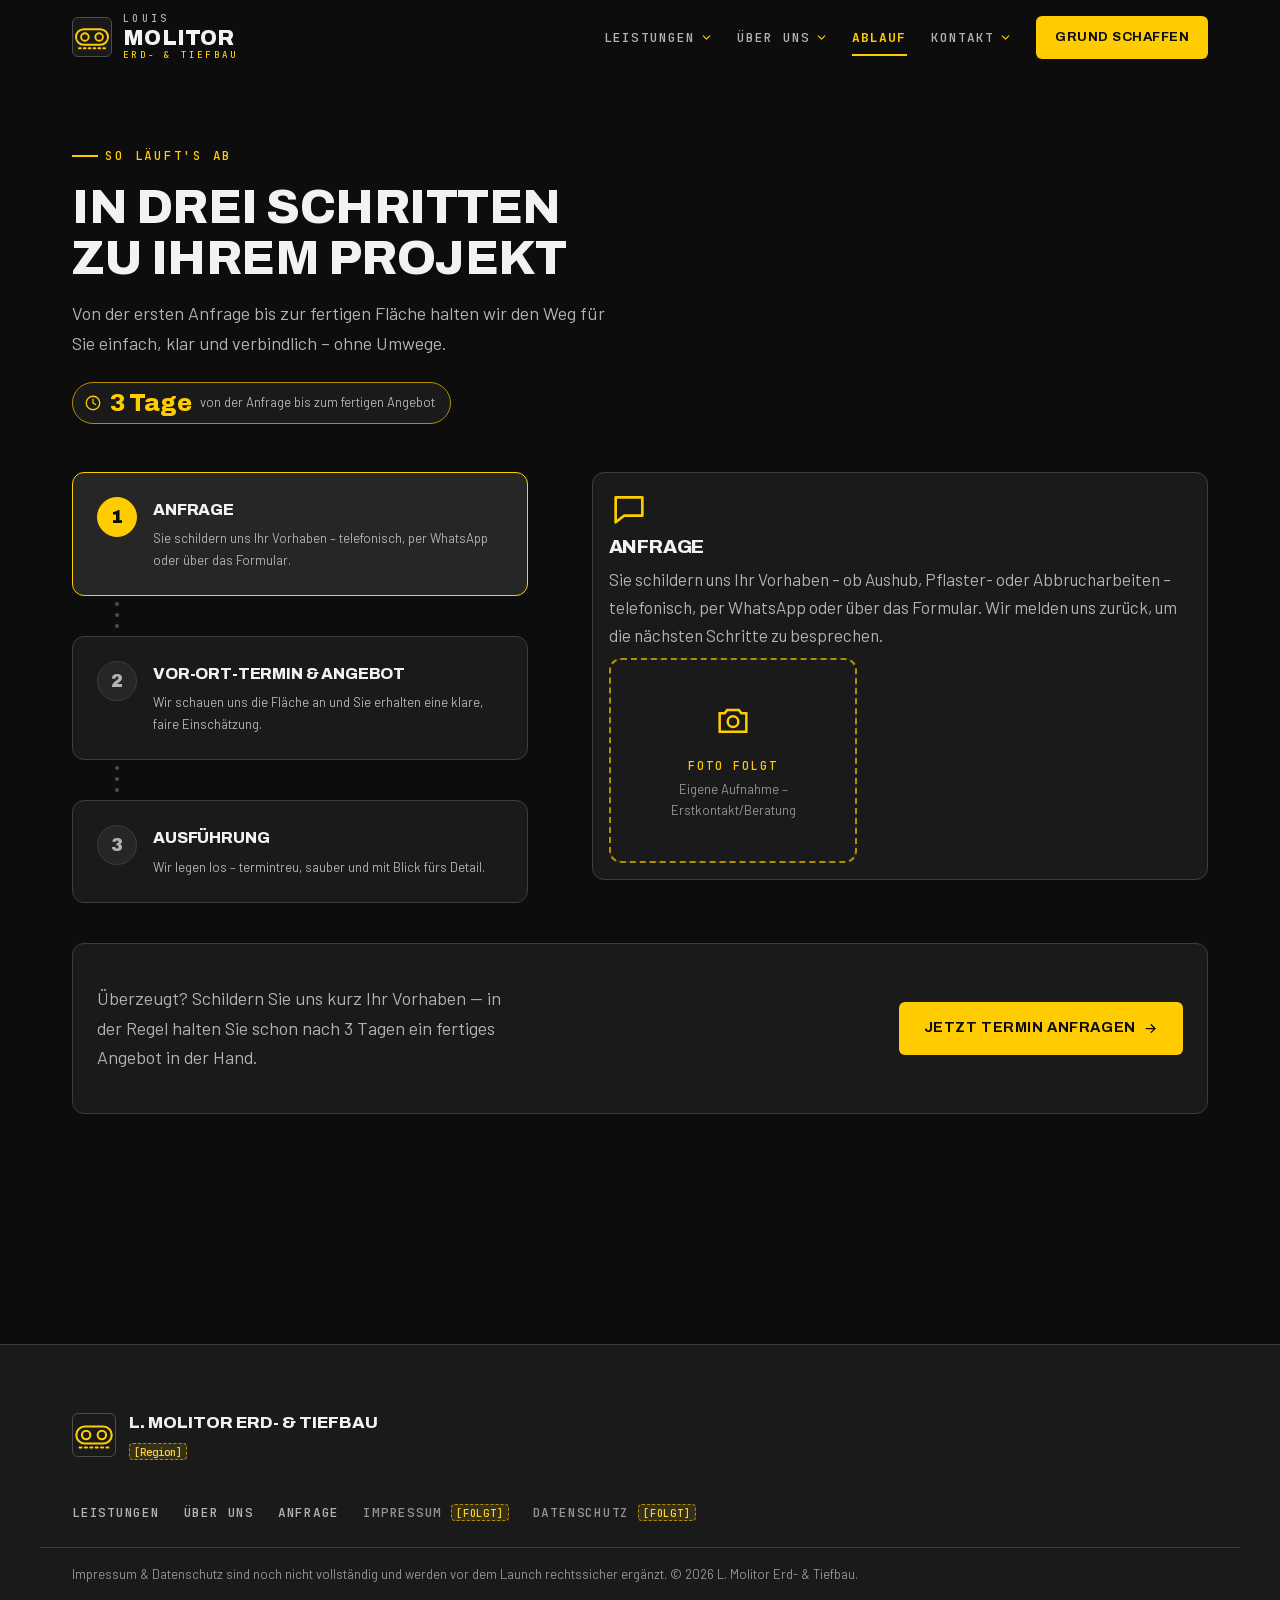
==== commit babddaab: "22.09.26" ====
--- a/ablauf.html
+++ b/ablauf.html
@@ -82,6 +82,7 @@
       <symbol id="i-check" viewBox="0 0 24 24"><path d="M4 12.5l5 5 11-11"/></symbol>
       <symbol id="i-pin" viewBox="0 0 24 24"><path d="M12 21s7-6.5 7-12a7 7 0 1 0-14 0c0 5.5 7 12 7 12z"/><circle cx="12" cy="9" r="2.5"/></symbol>
       <symbol id="i-handshake" viewBox="0 0 24 24"><path d="M12 8l-2-1.5a2 2 0 0 0-2.3 0L3 9.5V16l3 2"/><path d="M12 8l2-1.5a2 2 0 0 1 2.3 0L21 9.5V16l-3 2"/><path d="M8 13l2.5 2.2a1.6 1.6 0 0 0 2.2 0L18 11"/></symbol>
+      <symbol id="i-user" viewBox="0 0 24 24"><circle cx="12" cy="8" r="4"/><path d="M4 20c0-4.4 3.6-7 8-7s8 2.6 8 7"/></symbol>
       <!-- Ablauf / Kontakt -->
       <symbol id="i-chat" viewBox="0 0 24 24"><path d="M4 5h16v11H9l-5 4z"/></symbol>
       <symbol id="i-clipboard" viewBox="0 0 24 24"><rect x="5" y="4" width="14" height="17" rx="2"/><path d="M9 4V3a1 1 0 0 1 1-1h4a1 1 0 0 1 1 1v1"/><path d="M8.5 11h7M8.5 15h5"/></symbol>
@@ -171,14 +172,9 @@
             <div class="mega" id="mega-ueber" data-nav-panel>
               <div class="mega__inner mega__inner--about">
                 <a class="mega-feature" href="ueber-uns.html">
-                  <span class="mega-feature__bg" aria-hidden="true">
-                    <svg class="mega-feature__icon"><use href="#i-camera"></use></svg>
-                    <span class="mega-feature__tag">Foto folgt</span>
-                  </span>
-                  <span class="mega-feature__body">
-                    <span class="mega-feature__name">Louis Molitor</span>
-                    <span class="mega-feature__role">Ihr Ansprechpartner – ein Betrieb, ein Kontakt</span>
-                  </span>
+                  <svg class="mega-feature__icon" aria-hidden="true"><use href="#i-user"></use></svg>
+                  <span class="mega-feature__name">Ihr Ansprechpartner</span>
+                  <span class="mega-feature__role">Louis Molitor</span>
                 </a>
                 <ul class="mega-tiles">
                   <li>
--- a/css/style.css
+++ b/css/style.css
@@ -78,8 +78,13 @@
   --space-md:  1rem;
   --space-lg:  1.5rem;
   --space-xl:  2.5rem;
-  --space-2xl: 4rem;
-  --space-sec: clamp(4.5rem, 9vw, 8rem);
+  /* Mobile: kompakter (40px statt 64px) – ab 900px im Breakpoint-Block auf
+     4rem zurückgesetzt. Nicht im Hero verwendet, daher gefahrlos zentral. */
+  --space-2xl: 2.5rem;
+  /* Untergrenze bewusst niedriger als vorher (war 4.5rem/72px fix auf allen
+     Phones) – ab ca. 800px Breite übernimmt ohnehin die vw-Formel, Desktop
+     bleibt unverändert. Nicht im Hero verwendet, daher gefahrlos zentral. */
+  --space-sec: clamp(3rem, 9vw, 8rem);
 
   --radius:    6px;
   --radius-lg: 12px;
@@ -255,7 +260,7 @@
 .tread::after { bottom: 0; }
 
 /* Hero-Kontext: übernimmt den fehlenden Section-Bottom-Abstand (Hero ist keine .section) */
-.hero__tread { margin-top: var(--space-2xl); }
+.hero__tread { margin-top: var(--space-lg); }
 
 /* Tread zwischen Leistungen und dem Trust-Block (Ansprechpartner/Warum/Einsatzgebiet,
    nur Startseite): ohne diese Regel verschwindet das 14px-Band in der vollen
@@ -263,7 +268,11 @@
    ein Darstellungsfehler als wie ein bewusstes Trennelement. Rückt die angrenzenden
    Sektionen näher an den Tread heran – Vorbild ist die feste --space-2xl-Distanz von
    .hero__tread. */
-#leistungen { padding-bottom: var(--space-2xl); }
+/* Der Leistungen-Teaser läuft zusätzlich über den Hero-Pin, der eigentliche
+   (bleibende) Section-Kopf sitzt aber hier in #leistungen selbst - volles
+   .section-Padding oben wäre trotzdem unnötig leerer Scroll-Raum direkt nach
+   dem Hero, daher weiterhin die knappere --space-lg statt --space-sec. */
+#leistungen { padding-top: var(--space-lg); padding-bottom: var(--space-2xl); }
 .tread + .trust { padding-top: var(--space-2xl); }
 
 /* Tread zwischen .trust (Einsatzgebiet) und "So läuft's ab" – gleiches Prinzip. */
@@ -280,6 +289,25 @@
    verschmolzen (drei genestete <section> ohne eigenes --space-sec-Padding) – der Abstand
    dazwischen kommt einheitlich von hier statt von drei einzelnen Section-Paddings. */
 .trust > * + * { margin-top: var(--space-2xl); }
+
+/* ueber-uns.html: Ansprechpartner → Warum Molitor sollen optisch näher zusammen-
+   rücken (kein .tread-Trenner wie auf der Startseite). Ohne diese Regel stapeln
+   sich zwei volle --space-sec-Paddings (bis 16rem Gesamtabstand) – dasselbe
+   Bruch-Muster wie oben beim Warum/Ablauf-Übergang. .about/.why sind eigene
+   Klassen, die nur auf dieser Seite vorkommen – betrifft keine anderen Sections.
+   Gekettet als .section.about/.section.why (2 Klassen), weil die generische
+   .section-Regel (padding-Shorthand, weiter unten im Stylesheet) bei gleicher
+   Spezifität sonst gewinnen und diese Überschreibung stumm wieder aufheben würde. */
+.section.about { padding-bottom: var(--space-lg); }
+.section.why { padding-top: var(--space-lg); }
+/* Das Foto ist als Hochformat deutlich höher als der kurze Fließtext daneben -
+   bei align-items:start (Basisregel .about__grid) bleibt darunter viel Leerraum
+   stehen, der den Abstand zu "Warum Molitor" zusätzlich künstlich vergrößert.
+   Zentriert die Spalten zueinander statt sie oben zu verankern - halbiert diesen
+   Leerraum spürbar (Rest wandert symmetrisch nach oben). Bewusst scoped auf
+   .about (nur ueber-uns.html), damit .about__grid--intro auf der Startseite
+   (dort ähnlich hohe Spalten, oben bündig gewollt) unangetastet bleibt. */
+.about .about__grid { align-items: center; }
 
 /* ------------------------------ Header ------------------------------- */
 .site-header {
@@ -298,6 +326,14 @@
   border-bottom-color: var(--border);
 }
 .site-header__inner {
+  /* KEIN position:relative hier: .mega (Mega-Menü) ist position:absolute mit
+     left:0;right:0 und braucht .site-header (position:fixed, volle Viewport-
+     Breite) als Bezugsrahmen, um vollflächig zu sein. Ein position:relative
+     hier würde .mega (und alles andere absolut Positionierte im Header) auf
+     diese 1200px-max-width-Box einschränken - genau das war die Ursache
+     einer Regression (gemessen: .mega nur noch 1200px statt 1440px breit,
+     sitework-weit, nicht nur im Hero-Zustand). .nav-toggle/.hero-menu
+     kompensieren das über eine eigene right-Formel weiter unten. */
   max-width: var(--maxw);
   margin-inline: auto;
   padding: 0.9rem clamp(1rem, 4vw, 2rem);
@@ -317,6 +353,8 @@
   border-radius: var(--radius);
   background: var(--surface);
   flex: none;
+  transition: width var(--dur) var(--ease), height var(--dur) var(--ease),
+              background-color var(--dur) var(--ease), border-color var(--dur) var(--ease);
 }
 .brand__text { display: grid; line-height: 1; }
 .brand__pre {
@@ -391,6 +429,96 @@
   cursor: pointer;
 }
 .nav-toggle:hover { border-color: var(--primary); color: var(--primary-hi); }
+
+/* Hero-Header-Zustand: nur solange der Hero-Pin aktiv ist. Klasse wird
+   ausschließlich per JS gesetzt (main.js initHeroPin) – ohne JS/CDN-Ausfall/
+   prefers-reduced-motion bleibt der Header unverändert wie sonst (Claude.md §9).
+   Icon-Logo und Hamburger stehen hier frei (kein Kasten/Rahmen), Logo größer. */
+.site-header--hero.is-scrolled {
+  background: transparent;
+  -webkit-backdrop-filter: none;
+          backdrop-filter: none;
+  border-bottom-color: transparent;
+}
+.site-header--hero .brand__mark,
+.site-header--hero .nav-toggle {
+  background: none;
+  border-color: transparent;
+}
+.site-header--hero .brand__mark { width: 52px; height: 52px; }
+.site-header--hero .nav-toggle { color: var(--primary); }
+/* Icon-only-Logo: gilt auf allen Breiten (Mobile nutzt dieselbe Klasse,
+   gesteuert über setHeaderCompactMobile() in main.js). */
+.site-header--hero .brand__text { opacity: 0; }
+
+/* .site-header--hero-capable wird EINMALIG beim Setup gesetzt (main.js
+   initHeroPin, nur Startseite) und nie wieder entfernt – der Hamburger bleibt
+   damit auf Desktop dauerhaft display:inline-grid, nur opacity/pointer-events
+   wechseln zwischen den beiden Header-Zuständen. Das vermeidet, dass display
+   zwischen den Zuständen hin- und herspringt (Ursache für hängenbleibende
+   Zustände beim schnellen Hoch-/Runterscrollen).
+   opacity/pointer-events NUR als Default hier – sobald main.js läuft, setzt
+   GSAP beides per Inline-Style animiert (gewinnt gegenüber dieser Regel).
+   Absichtlich KEIN ".site-header--hero-capable.site-header--hero"-Override
+   für opacity:1 – sonst würde die Klasse den Wert schon vor dem GSAP-Tween
+   hart auf 1 setzen und das Einblenden liefe ins Leere (kein sichtbarer
+   Crossfade mit der ausfadenden .main-nav mehr).
+   position:absolute (statt normalem Flex-Kind): .site-header__inner nutzt
+   justify-content:space-between - ein permanent im Fluss stehendes drittes
+   Kind (auch unsichtbar) verschiebt .main-nav aus seiner rechtsbündigen
+   Position (gemessen: 214px zu weit links). Deshalb komplett aus dem
+   Flex-Fluss raus, wie es display:none früher auch getan hat. margin-top
+   statt transform:translateY zur Vertikal-Zentrierung, weil GSAP transform
+   für die x-Einblend-Animation selbst braucht (würde sich sonst überschreiben).
+   right per Formel statt festem clamp(): .site-header__inner hat kein
+   position:relative mehr (siehe dort), .nav-toggle positioniert sich also
+   relativ zu .site-header (volle Viewport-Breite) statt zur 1200px-max-width-
+   Box - die Formel rechnet den Abstand zwischen Viewport- und Box-Kante
+   wieder mit ein, damit der Hamburger optisch an derselben Stelle bleibt. */
+@media (min-width: 900px) {
+  .site-header--hero .main-nav { pointer-events: none; }
+  .site-header--hero-capable .nav-toggle {
+    position: absolute;
+    top: 50%;
+    margin-top: -22px;
+    right: calc(max(0px, (100vw - var(--maxw)) / 2) + clamp(1rem, 4vw, 2rem));
+    display: inline-grid;
+    opacity: 0;
+    pointer-events: none;
+  }
+}
+
+/* Eigenes, schlichtes Menü-Panel für den Hero-Zustand (Desktop) – bewusst NICHT
+   das .mobile-menu-Overlay, das ist für schmale Breiten mit Akkordeons gebaut.
+   Nach dem Vorbild von .mini (Kontakt-Dropdown): kleine, rechtsbündige Card.
+   right per Formel wie bei .nav-toggle (s. o.), aus demselben Grund. */
+.hero-menu {
+  position: absolute;
+  top: 100%;
+  right: calc(max(0px, (100vw - var(--maxw)) / 2) + clamp(1rem, 4vw, 2rem));
+  margin-top: 0.5rem;
+  min-width: 200px;
+  padding: var(--space-md);
+  background: var(--surface);
+  border: 1px solid var(--border);
+  border-radius: var(--radius-lg);
+  box-shadow: 0 24px 40px -26px rgba(0, 0, 0, 0.8);
+}
+.hero-menu[hidden] { display: none; }
+.hero-menu__list { display: grid; gap: 0.1rem; margin-bottom: var(--space-md); }
+.hero-menu__list a {
+  display: block;
+  padding: 0.5rem;
+  border-radius: var(--radius);
+  font-family: var(--font-mono);
+  font-size: 0.85rem;
+  letter-spacing: 0.04em;
+  text-transform: uppercase;
+  color: var(--ink);
+  transition: background-color var(--dur) var(--ease);
+}
+.hero-menu__list a:hover { background: color-mix(in srgb, var(--primary) 12%, transparent); }
+.hero-menu .btn { width: 100%; justify-content: center; }
 
 /* Mobiles Menü */
 .mobile-menu {
@@ -617,58 +745,38 @@
 }
 .mega-aside__all:hover { color: var(--primary-hi); }
 
-/* Über-uns: Foto-Feature – ganze Kachel als klickbare Foto-Fläche
-   (Platzhalter bis Louis' echtes Foto vorliegt; .mega-feature__bg ist die
-   Stelle für den späteren Foto-Tausch). */
+/* Über-uns: schlichte, große Klick-Box (kein Foto-Bezug mehr) - Icon + "Ihr
+   Ansprechpartner" als Hauptaussage, "Louis Molitor" als kleine Unterzeile.
+   Solide Karte statt Platzhalter-Look, angelehnt an .mega-tile, aber in der
+   bisherigen Größe/Position (min-height, align-items:stretch neben .mega-tiles). */
 .mega-feature {
-  position: relative;
-  display: flex;
-  align-items: flex-end;
+  display: grid;
+  place-content: center;
+  justify-items: center;
+  gap: var(--space-sm);
+  text-align: center;
   min-height: 240px;
-  overflow: hidden;
-  border: 2px dashed var(--primary-dim);
+  padding: var(--space-lg);
+  border: 1px solid var(--border);
   border-radius: var(--radius-lg);
-  transition: border-color var(--dur) var(--ease);
-}
-.mega-feature:hover { border-color: var(--primary); }
-
-.mega-feature__bg {
-  position: absolute; inset: 0; z-index: 0;
-  display: flex; align-items: center; justify-content: center; gap: 0.5rem;
-  background: repeating-linear-gradient(45deg, var(--surface-2) 0 12px, var(--surface) 12px 24px);
-}
+  background: var(--surface-2);
+  transition: border-color var(--dur) var(--ease), transform var(--dur) var(--ease);
+}
+.mega-feature:hover { border-color: var(--primary); transform: translateY(-2px); }
 .mega-feature__icon {
-  width: 22px; height: 22px; color: var(--primary);
+  width: 40px; height: 40px;
+  color: var(--primary);
   fill: none; stroke: currentColor; stroke-width: 1.5;
   stroke-linecap: round; stroke-linejoin: round;
 }
-.mega-feature__tag {
-  font-family: var(--font-mono); font-size: 0.7rem;
-  letter-spacing: 0.16em; text-transform: uppercase; color: var(--primary);
-}
-
-/* Scrim: dunkelt nach unten ab, damit Name/Rolle über jedem künftigen Foto lesbar bleiben */
-.mega-feature::after {
-  content: "";
-  position: absolute; inset: 0; z-index: 1;
-  background: linear-gradient(
-    to top,
-    color-mix(in srgb, var(--bg) 90%, transparent) 0%,
-    color-mix(in srgb, var(--bg) 55%, transparent) 42%,
-    transparent 72%
-  );
-}
-
-.mega-feature__body {
-  position: relative; z-index: 2;
-  display: grid; gap: 0.15rem;
-  padding: var(--space-md) var(--space-lg);
-}
 .mega-feature__name {
   font-family: var(--font-display); font-weight: 800;
-  text-transform: uppercase; color: var(--ink); font-size: 1.05rem;
-}
-.mega-feature__role { font-size: var(--fs-small); color: var(--ink-2); }
+  text-transform: uppercase; color: var(--ink); font-size: 1.15rem;
+}
+.mega-feature__role {
+  font-family: var(--font-mono); font-size: var(--fs-small);
+  color: var(--ink-2); letter-spacing: 0.03em;
+}
 
 /* grid-auto-rows: 1fr -> alle <li> gleich hoch; height: 100% zieht die sichtbare Kachel
    selbst auf diese Höhe (ohne das blieben "Socials"/"Rechtliches" trotz gleich hoher
@@ -770,15 +878,142 @@
 .service-card, .feature-row, #warum { scroll-margin-top: calc(72px + 1.25rem); }
 
 /* ------------------------------ Hero --------------------------------- */
-.hero { padding-top: calc(72px + var(--space-2xl)); }
+/* .hero__pin ist die Pin-Fläche fürs Scroll-Trigger (main.js initHeroPin):
+   exakt 1 Viewport hoch (100svh statt vh, damit mobile Adressleisten die
+   Pin-Distanz nicht verfälschen). .hero__tread liegt bewusst AUSSERHALB
+   dieses Wrappers, damit er erst nach dem Lösen des Pins erscheint.
+   min-height:100svh auf .hero selbst: initHeroPin() nutzt pinSpacing:false
+   (kein reservierter Nachlauf-Leerraum, siehe main.js) - dabei trägt
+   .hero__pin während des Pins (position:fixed) 0px zur Höhe seines
+   Elternelements .hero bei. Ohne diese Regel würde .hero auf die Höhe von
+   .hero__tread (~38px) zusammenschrumpfen und dieses beim Pin-Start/-Ende
+   sichtbar nach oben springen lassen. */
+/* min-height/height jeweils zweizeilig (vh vor svh): reine Kaskaden-
+   Fallback-Technik, kein Browser-Sniffing. Browser ohne svh-Unterstützung
+   (z. B. Safari < 15.4, Firefox < 101) verwerfen die svh-Zeile als
+   ungültig und behalten die vh-Zeile davor; moderne Browser überschreiben
+   sie mit dem präziseren svh-Wert (blendet mobile Adressleisten korrekt
+   aus der Höhenberechnung aus). */
+.hero { position: relative; min-height: 100vh; min-height: 100svh; }
+.hero__pin {
+  /* z-index nötig (gemessen, nicht offensichtlich): [data-reveal]-Elemente
+     bekommen weiter unten will-change:transform,opacity (Reveal-Batches) -
+     das erzeugt für sie einen eigenen Stacking-Context, wodurch sie trotz
+     .hero__pin position:fixed darüber gemalt würden (später im DOM, gleiche
+     auto-Stack-Ebene) statt dahinter zu verschwinden, solange der Pin aktiv
+     ist. War vorher nie sichtbar, weil nichts hinter dem Pin verschwinden
+     musste - erst mit initHeroPin()/pinSpacing:false (main.js) relevant. */
+  z-index: 5;
+  position: relative;
+  height: 100vh;
+  height: 100svh;
+  overflow: hidden;
+  display: flex;
+  align-items: center;
+  background: var(--bg);
+}
+
+.hero__bg { position: absolute; inset: 0; z-index: 0; }
+/* Mobile-First: object-position-X als eigener Wert unten in einem
+   min-width-Breakpoint überschrieben (gleiches 900px-Muster wie beim
+   Nav-Umbruch, siehe media query weiter oben). Grund: object-fit:cover
+   beschneidet bei Smartphone-Seitenverhältnissen (~0,46, sehr viel
+   schmaler als das 1,78-Bild) NUR horizontal, nie vertikal - object-
+   position-Y bleibt dadurch auf Mobile wirkungslos, nur der X-Wert
+   entscheidet über den sichtbaren Ausschnitt. 50% zeigt Baggerarm +
+   kompletten Muldenkipper (mit Nutzer per Screenshot-Vergleich
+   verschiedener X-Werte an 390×844/428×926 abgestimmt); der bisherige,
+   vom Kunden bestätigte 55%-Wert bleibt ab 900px (Tablet/Desktop, wo
+   durch das breitere Seitenverhältnis kaum noch beschnitten wird)
+   unverändert.
+   Update: Mobile nutzt inzwischen ein eigenes, dafür geschossenes
+   Hochformat-Bild (startseite-hero-mobil.webp, 1200×1593) statt eines
+   Ausschnitts des Desktop-Bilds (siehe <picture> in index.html) - der
+   50%-Wert wurde dafür per Screenshot-Vergleich neu bestätigt (X bleibt
+   der einzig wirksame Wert, aus demselben rechnerischen Grund wie oben). */
+.hero__bg-img {
+  width: 100%;
+  height: 100%;
+  object-fit: cover;
+  object-position: 50% 50%;
+  display: block;
+}
+@media (min-width: 900px) {
+  .hero__bg-img { object-position: 55% 55%; }
+}
+/* Scrim: dunkelt von unten UND von der Textseite (links) ab, damit der
+   Hero-Text auf Mobile (Blöcke untereinander) wie auf Desktop (Text linksbündig
+   über breitem Bild) gleichermaßen lesbar bleibt. Gleiches Verlaufs-Prinzip wie
+   an anderen Scrim-Stellen im Stylesheet, hier nur zweiseitig kombiniert. */
+.hero__bg-overlay {
+  position: absolute; inset: 0; z-index: 1;
+  background:
+    linear-gradient(
+      to top,
+      color-mix(in srgb, var(--bg) 50%, transparent) 0%,
+      color-mix(in srgb, var(--bg) 22%, transparent) 50%,
+      transparent 100%
+    ),
+    linear-gradient(
+      to right,
+      color-mix(in srgb, var(--bg) 35%, transparent) 0%,
+      transparent 55%
+    );
+}
+/* Mobile-Kontrast-Fix: .hero__pin zentriert seinen Inhalt vertikal (s. o.),
+   Kicker/Subline sitzen dadurch überwiegend in der oberen Hälfte - genau
+   dort, wo der obige (fürs alte, dunklere Desktop-Bild austarierte)
+   Verlauf am schwächsten verdunkelt (nahe 0%, "to top" ist an dieser Stelle
+   fast transparent). Das neue Mobile-Bild (startseite-hero-mobil.webp) ist
+   zudem deutlich heller (Tageslicht statt Dämmerung). Eigener, stärkerer
+   Verlauf nur für <900px, von oben nach unten statt von unten nach oben
+   gewichtet. Erste Version (78/60/48%) war auf echten Geräten laut Kunde
+   kaum wahrnehmbar - hier bewusst deutlich kräftiger (92/88/78%) und über
+   die komplette Kicker+Subline-Zone (0-62%) nah beieinander gehalten statt
+   schnell abzufallen, mit echten Screenshots an 390×844 gegengeprüft (nicht
+   geschätzt). Die horizontale Linksverdunkelung entfällt hier bewusst -
+   auf Mobile ist der Text ohnehin blockweise volle Breite, nicht wie auf
+   Desktop nur linksseitig neben dem Bild. Desktop-Regel oben unverändert. */
+@media (max-width: 899px) {
+  .hero__bg-overlay {
+    background: linear-gradient(
+      to bottom,
+      color-mix(in srgb, var(--bg) 92%, transparent) 0%,
+      color-mix(in srgb, var(--bg) 88%, transparent) 30%,
+      color-mix(in srgb, var(--bg) 78%, transparent) 62%,
+      color-mix(in srgb, var(--bg) 40%, transparent) 85%,
+      color-mix(in srgb, var(--bg) 55%, transparent) 100%
+    );
+  }
+  /* Zusätzliche, bildunabhängige Absicherung: zweilagiger Schatten (enger
+     Kontaktschatten + weicherer, größerer) aus --bg - hält Kicker/Subline
+     lesbar, auch falls der Bildausschnitt/-inhalt sich später nochmal
+     ändert. Deckkraft ggü. der ersten Version angehoben (85/70% -> 95/85%),
+     da "kaum sichtbar" war. .kicker ist aktuell hero-exklusiv (kein
+     .section__kicker), trotzdem hier über .hero gescoped zur Sicherheit. */
+  .hero .kicker,
+  .hero__subline {
+    text-shadow:
+      0 2px 4px color-mix(in srgb, var(--bg) 95%, transparent),
+      0 4px 18px color-mix(in srgb, var(--bg) 85%, transparent);
+  }
+  /* Subline direkt mit angehoben statt erst abzuwarten, ob Overlay+Schatten
+     allein reichen - der vorsichtigere erste Versuch hat sich bereits als
+     zu schwach erwiesen. Bleibt in der Palette (White Smoke statt des
+     gedämpften Grautons). */
+  .hero__subline { color: var(--ink); }
+}
+
 .hero__inner {
+  position: relative;
+  z-index: 2;
+  width: 100%;
   max-width: var(--maxw);
   margin-inline: auto;
   padding-inline: clamp(1rem, 4vw, 2rem);
-  display: grid;
-  gap: var(--space-xl);
-  align-items: center;
-}
+}
+.hero__content { display: block; }
+
 .hero__title {
   font-size: var(--fs-hero);
   font-variation-settings: 'wght' 830, 'wdth' 125;
@@ -798,7 +1033,10 @@
 .page-hero {
   max-width: var(--maxw);
   margin-inline: auto;
-  padding: calc(72px + var(--space-2xl)) clamp(1rem, 4vw, 2rem) var(--space-xl);
+  /* Padding-bottom mobil kompakter (28px statt 40px) – --space-xl bleibt
+     Root-Token unverändert (Hero-Startseite), daher direkter Wert; ab 900px
+     zurückgesetzt. */
+  padding: calc(72px + var(--space-2xl)) clamp(1rem, 4vw, 2rem) 1.75rem;
 }
 /* Die erste Section nach dem Seitenkopf gehört inhaltlich noch zum Intro (z. B.
    "Was wir für Sie bewegen" → Hauptleistungen) – volles --space-sec obendrauf
@@ -858,11 +1096,41 @@
   border: 2px dashed var(--primary-dim);
   border-radius: var(--radius-lg);
   color: var(--ink-2);
-  padding: var(--space-xl);
+  /* Mobile: kompakter (24px statt 40px) – --space-xl bleibt Root-Token
+     unverändert (Hero), daher direkter Wert; ab 900px zurückgesetzt. */
+  padding: 1.5rem;
 }
 .photo-frame--hero { aspect-ratio: 4 / 3; }
-.photo-frame--portrait { aspect-ratio: 3 / 4; max-width: 340px; }
-.photo-frame__icon { width: 40px; height: 40px; color: var(--primary); stroke-width: 1.5; fill: none; stroke: currentColor; }
+/* --portrait zeigt (im Gegensatz zu --hero/--panel) ein echtes Foto statt eines
+   Platzhalter-Icons: padding: 0 + overflow: hidden lassen das Bild die Fläche
+   randlos füllen, statt es wie beim Platzhalter mittig mit Luft drumherum zu
+   zentrieren; solid statt dashed, weil der gestrichelte Rahmen das visuelle
+   Signal „Platzhalter, hier kommt noch was" ist – bei einem echten Foto wäre
+   das irreführend. width: 100% (statt nur max-width) ist hier wichtig: als
+   nicht gestrecktes Grid-Item (.about__media { justify-items: center }) löst
+   der Browser ohne definite Breite die Größe der Figure sonst instabil auf
+   (zusammen mit aspect-ratio + einem 100%-Bild, das selbst von der Figure
+   abhängt) - das machte das Foto kleiner als nötig und ließ .about__name
+   darunter zu wenig verlässlichen Raum. */
+.photo-frame--portrait {
+  width: 100%;
+  max-width: 440px;
+  aspect-ratio: 3 / 4;
+  padding: 0;
+  overflow: hidden;
+  border-style: solid;
+  border-color: var(--border);
+}
+.photo-frame--portrait .photo-frame__img {
+  width: 100%;
+  height: 100%;
+  object-fit: cover;
+  display: block;
+}
+.photo-frame__icon {
+  width: 32px; height: 32px; /* Mobile: kompakter statt 40px, ab 900px zurückgesetzt */
+  color: var(--primary); stroke-width: 1.5; fill: none; stroke: currentColor;
+}
 .photo-frame__label { display: grid; gap: 0.25rem; }
 .photo-frame__tag {
   font-family: var(--font-mono);
@@ -880,6 +1148,10 @@
   padding: var(--space-sec) clamp(1rem, 4vw, 2rem);
 }
 .section__head { max-width: 60ch; margin-bottom: var(--space-2xl); }
+/* Startseite: #leistungen folgt direkt auf den Hero-Pin, der den Leistungen-
+   Teaser bereits gezeigt hat - der volle --space-2xl-Abstand wirkt hier wie
+   unnötig viel Luft vor der ersten Kartenreihe. */
+.section__head--compact { margin-bottom: var(--space-xl); }
 .section__title { font-size: var(--fs-h2); }
 .section__intro {
   font-size: var(--fs-lead);
@@ -891,16 +1163,28 @@
 /* ------------------------------ Leistungen --------------------------- */
 .service-grid {
   display: grid;
-  gap: var(--space-md);
+  gap: 0.75rem; /* Mobile: kompakter (12px statt 16px), ab 900px auf --space-md */
   grid-template-columns: 1fr;
 }
+/* Grid-Item-Wrapper (nur Startseite): .service-card sitzt hier auf einem <a>
+   (ganze Karte klickbar) statt direkt auf dem <li> - display:flex streckt
+   den Link dank Flex-Stretch (Default align-items:stretch) auf die volle,
+   von CSS-Grid bereits auf Zeilenhöhe gebrachte Zellenfläche, damit wirklich
+   die ganze Karte klickbar ist, nicht nur ihre Inhaltshöhe. */
+.service-grid__item { display: flex; }
 .service-card {
   position: relative;
+  display: block; /* nötig, da .service-card jetzt auf einem <a> sitzt (Default: inline) */
   background: var(--surface);
   border: 1px solid var(--border);
   border-radius: var(--radius-lg);
-  padding: var(--space-xl);
+  /* Mobile: kompakter (24px statt 40px) – --space-xl bleibt Root-Token
+     unverändert (wird auch vom Hero benutzt), daher hier direkter Wert
+     statt Token; ab 900px auf var(--space-xl) zurückgesetzt. */
+  padding: 1.5rem;
   overflow: hidden;
+  text-decoration: none; /* Link-Browserdefault (Unterstreichung) überschreiben */
+  color: inherit; /* Link-Browserdefault (Link-Blau) überschreiben */
   transition: transform var(--dur) var(--ease),
               border-color var(--dur) var(--ease),
               background-color var(--dur) var(--ease);
@@ -929,8 +1213,11 @@
   color: var(--primary);
 }
 .service-card__icon {
-  width: 40px; height: 40px;
-  margin: var(--space-lg) 0 var(--space-md);
+  /* Mobile: kompakter (32px statt 40px, Margin 20px/12px statt 24px/16px) –
+     --space-lg bleibt Root-Token unverändert (Hero), daher direkte Werte;
+     ab 900px auf Originalgröße zurückgesetzt. */
+  width: 32px; height: 32px;
+  margin: 1.25rem 0 0.75rem;
   color: var(--primary);
   fill: none; stroke: currentColor;
   stroke-width: 1.6; stroke-linecap: round; stroke-linejoin: round;
@@ -971,9 +1258,28 @@
 }
 .service-card--secondary:hover { transform: none; border-color: var(--primary); background: var(--surface-2); }
 
+/* Kompakte Variante für die Startseite: bewusst NICHT --secondary (die ist
+   für Mini-Chips auf leistungen.html gedacht und dafür zu reduziert) -
+   liegt zwischen Vollformat und --secondary. Selektoren bewusst gekettet
+   (.service-card.service-card--compact statt nur .service-card--compact),
+   damit sie zuverlässig gegen den @media(min-width:900px)-Reset von
+   .service-card (Padding/Icon wieder auf Vollformat) gewinnen - bei
+   gleicher Spezifität würde sonst der spätere Media-Query-Block gewinnen. */
+.service-card.service-card--compact { padding: var(--space-lg); }
+.service-card--compact .service-card__icon {
+  width: 28px; height: 28px;
+  margin: var(--space-md) 0 var(--space-sm);
+}
+.service-card--compact .service-card__title { font-size: 1.05rem; margin-bottom: 0.3rem; }
+.service-card--compact .service-card__text {
+  font-size: var(--fs-small);
+  display: -webkit-box; -webkit-line-clamp: 2; -webkit-box-orient: vertical; overflow: hidden;
+}
+
 /* ------------------------------ Über uns ----------------------------- */
 .about__grid { display: grid; gap: var(--space-2xl); align-items: start; }
 .about__media { display: grid; gap: var(--space-md); justify-items: center; }
+.about__body { max-width: 65ch; }
 .about__name {
   font-family: var(--font-mono);
   font-size: var(--fs-small);
@@ -1009,13 +1315,16 @@
 /* ------------------------------ Ablauf ------------------------------- */
 .process-grid {
   display: grid;
-  gap: var(--space-lg);
+  gap: 1.125rem; /* Mobile: kompakter (18px statt 24px), ab 900px auf --space-lg */
   grid-template-columns: 1fr;
   counter-reset: step;
 }
 .step {
   position: relative;
-  padding: var(--space-xl) var(--space-lg) var(--space-lg);
+  /* Mobile: kompakter (28/20/20px statt 40/24/24px) – --space-xl/--space-lg
+     bleiben Root-Tokens unverändert (Hero), daher direkte Werte; ab 900px
+     auf Originalwerte zurückgesetzt. */
+  padding: 1.75rem 1.25rem 1.25rem;
   border: 1px solid var(--border);
   border-radius: var(--radius-lg);
   background: var(--surface);
@@ -1023,22 +1332,22 @@
 .step__num {
   position: absolute;
   top: calc(-1 * var(--space-md));
-  left: var(--space-lg);
-  width: 44px; height: 44px;
+  left: 1.25rem; /* Mobile: an neues .step-Padding angepasst, ab 900px auf --space-lg */
+  width: 36px; height: 36px; /* Mobile: kompakter statt 44px, ab 900px zurückgesetzt */
   display: grid; place-items: center;
   font-family: var(--font-display);
   font-weight: 900;
-  font-size: 1.35rem;
+  font-size: 1.1rem; /* Mobile: kompakter statt 1.35rem, ab 900px zurückgesetzt */
   color: var(--bg);
   background: var(--primary);
   border-radius: var(--radius);
 }
 .step__icon {
-  width: 28px; height: 28px;
+  width: 24px; height: 24px; /* Mobile: kompakter statt 28px, ab 900px zurückgesetzt */
   color: var(--primary);
   fill: none; stroke: currentColor;
   stroke-width: 1.7; stroke-linecap: round; stroke-linejoin: round;
-  margin: var(--space-md) 0 var(--space-md);
+  margin: 0.75rem 0; /* Mobile: kompakter statt --space-md, ab 900px zurückgesetzt */
 }
 .step__title { font-size: var(--fs-h3); margin-bottom: var(--space-xs); }
 .step__text { color: var(--ink-2); margin: 0; font-size: var(--fs-body); }
@@ -1046,7 +1355,11 @@
 /* ------------------------- Ablauf – interaktive Ansicht (nur ablauf.html) */
 .process-interactive { display: grid; gap: var(--space-lg); }
 
-.process-steps { display: grid; gap: var(--space-xl); align-content: start; }
+/* Mobile: kompakter (28px statt 40px) – --space-xl bleibt Root-Token
+   unverändert (Hero), daher direkter Wert; ab 900px zurückgesetzt.
+   .process-connector-Höhe unten muss exakt mitwachsen (überbrückt denselben
+   Abstand zwischen zwei .process-step). */
+.process-steps { display: grid; gap: 1.75rem; align-content: start; }
 
 .process-step {
   position: relative; /* Anker für .process-connector */
@@ -1106,7 +1419,7 @@
   top: 100%;
   left: var(--space-lg);
   width: 40px;
-  height: var(--space-xl);
+  height: 1.75rem; /* Mobile: an .process-steps-gap angepasst, ab 900px zurückgesetzt */
   display: flex;
   flex-direction: column;
   align-items: center;
@@ -1172,8 +1485,11 @@
   align-items: center;
   justify-content: space-between;
   gap: var(--space-lg);
-  margin-top: var(--space-xl);
-  padding: var(--space-xl) var(--space-lg);
+  /* Mobile: kompakter (18px / 24px 20px statt 40px / 40px 24px) –
+     --space-xl bleibt Root-Token unverändert (Hero), daher direkte Werte;
+     ab 900px zurückgesetzt. */
+  margin-top: 1.125rem;
+  padding: 1.5rem 1.25rem;
   background: var(--surface);
   border: 1px solid var(--border);
   border-radius: var(--radius-lg);
@@ -1291,7 +1607,9 @@
   margin-inline: auto;
   padding: var(--space-2xl) clamp(1rem, 4vw, 2rem) var(--space-lg);
   display: grid;
-  gap: var(--space-xl);
+  /* Mobile: kompakter (28px statt 40px) – --space-xl bleibt Root-Token
+     unverändert (Hero), daher direkter Wert; ab 900px zurückgesetzt. */
+  gap: 1.75rem;
 }
 .footer__brand { display: flex; align-items: center; gap: 0.8rem; }
 .footer__brand .brand__mark { width: 44px; height: 44px; }
@@ -1320,6 +1638,7 @@
 /* ------------------------------ Reveal (JS-gesteuert) ---------------- */
 /* Sichtbar ohne JS. Initial-States setzt main.js nur, wenn JS + Motion aktiv. */
 .js-anim [data-reveal] { will-change: transform, opacity; }
+.js-anim [data-hero-bg] { will-change: transform, opacity; }
 
 /* =====================================================================
    Responsive – Mobile-First, ab hier größer
@@ -1336,25 +1655,55 @@
   .nav-toggle { display: none; }
   .mobile-menu { display: none !important; }
 
-  .hero__inner {
-    grid-template-columns: 1.15fr 0.85fr;
-    gap: var(--space-2xl);
-    padding-top: var(--space-2xl);
-    min-height: 82vh;
-  }
-  .service-grid { grid-template-columns: repeat(3, 1fr); }
+  .service-grid { grid-template-columns: repeat(3, 1fr); gap: var(--space-md); }
   .feature-row { grid-template-columns: 1fr 1fr; gap: var(--space-2xl); }
   .feature-row--reverse .feature-row__media { order: 2; }
   .feature-row--reverse .feature-row__body { order: 1; }
   .why-grid { grid-template-columns: repeat(4, 1fr); }
+  /* .about__aside bettet why-grid jetzt (nur auf der Startseite) in die schmalere
+     rechte Spalte von .about__grid--intro ein - 4 Spalten wären dort viel zu eng,
+     bleibt bei 2×2. Höhere Spezifität (2 Klassen) gewinnt zuverlässig gegen die
+     obige Basis-Regel, unabhängig von der Reihenfolge im Stylesheet. */
+  .about__aside .why-grid { grid-template-columns: repeat(2, 1fr); }
   .process-grid { grid-template-columns: repeat(3, 1fr); gap: var(--space-lg); }
   .process-interactive { grid-template-columns: 0.85fr 1.15fr; align-items: start; gap: var(--space-2xl); }
 
+  /* Basis: ueber-uns.html (Foto schmaler als Text). Startseite nutzt denselben
+     .about__grid-Wrapper für Text+Warum-Molitor statt Foto+Text und braucht
+     dafür ein anderes Verhältnis - dafür der eigene .about__grid--intro-Modifier
+     direkt danach (2 Klassen = höhere Spezifität, überschreibt zuverlässig,
+     unabhängig von der Reihenfolge; keine ID-Selektoren fürs Styling laut
+     CLAUDE.md). */
   .about__grid { grid-template-columns: 0.8fr 1.2fr; gap: var(--space-2xl); }
+  .about__grid.about__grid--intro { grid-template-columns: 1fr 1fr; }
+
   .area__grid { grid-template-columns: 1.1fr 0.9fr; }
   .contact__grid { grid-template-columns: 0.9fr 1.1fr; }
 
   .footer__brand { grid-column: 1; }
+
+  /* -------- Mobile-Kompaktierung zurücksetzen (ab hier wieder Desktop-Maß) -
+     Die Basis-Regeln oben (service-card, step, photo-frame, footer, page-hero,
+     process-interactive) tragen ab 900px wieder die ursprünglichen, groß-
+     zügigeren Werte statt der für Mobile verkleinerten Direktwerte. */
+  :root { --space-2xl: 4rem; }
+
+  .service-card { padding: var(--space-xl); }
+  .service-card__icon { width: 40px; height: 40px; margin: var(--space-lg) 0 var(--space-md); }
+
+  .step { padding: var(--space-xl) var(--space-lg) var(--space-lg); }
+  .step__num { left: var(--space-lg); width: 44px; height: 44px; font-size: 1.35rem; }
+  .step__icon { width: 28px; height: 28px; margin: var(--space-md) 0; }
+
+  .photo-frame { padding: var(--space-xl); }
+  .photo-frame__icon { width: 40px; height: 40px; }
+
+  .site-footer__inner { gap: var(--space-xl); }
+  .page-hero { padding-bottom: var(--space-xl); }
+
+  .process-steps { gap: var(--space-xl); }
+  .process-connector { height: var(--space-xl); }
+  .process-cta { margin-top: var(--space-xl); padding: var(--space-xl) var(--space-lg); }
 }
 
 @media (min-width: 1100px) {
